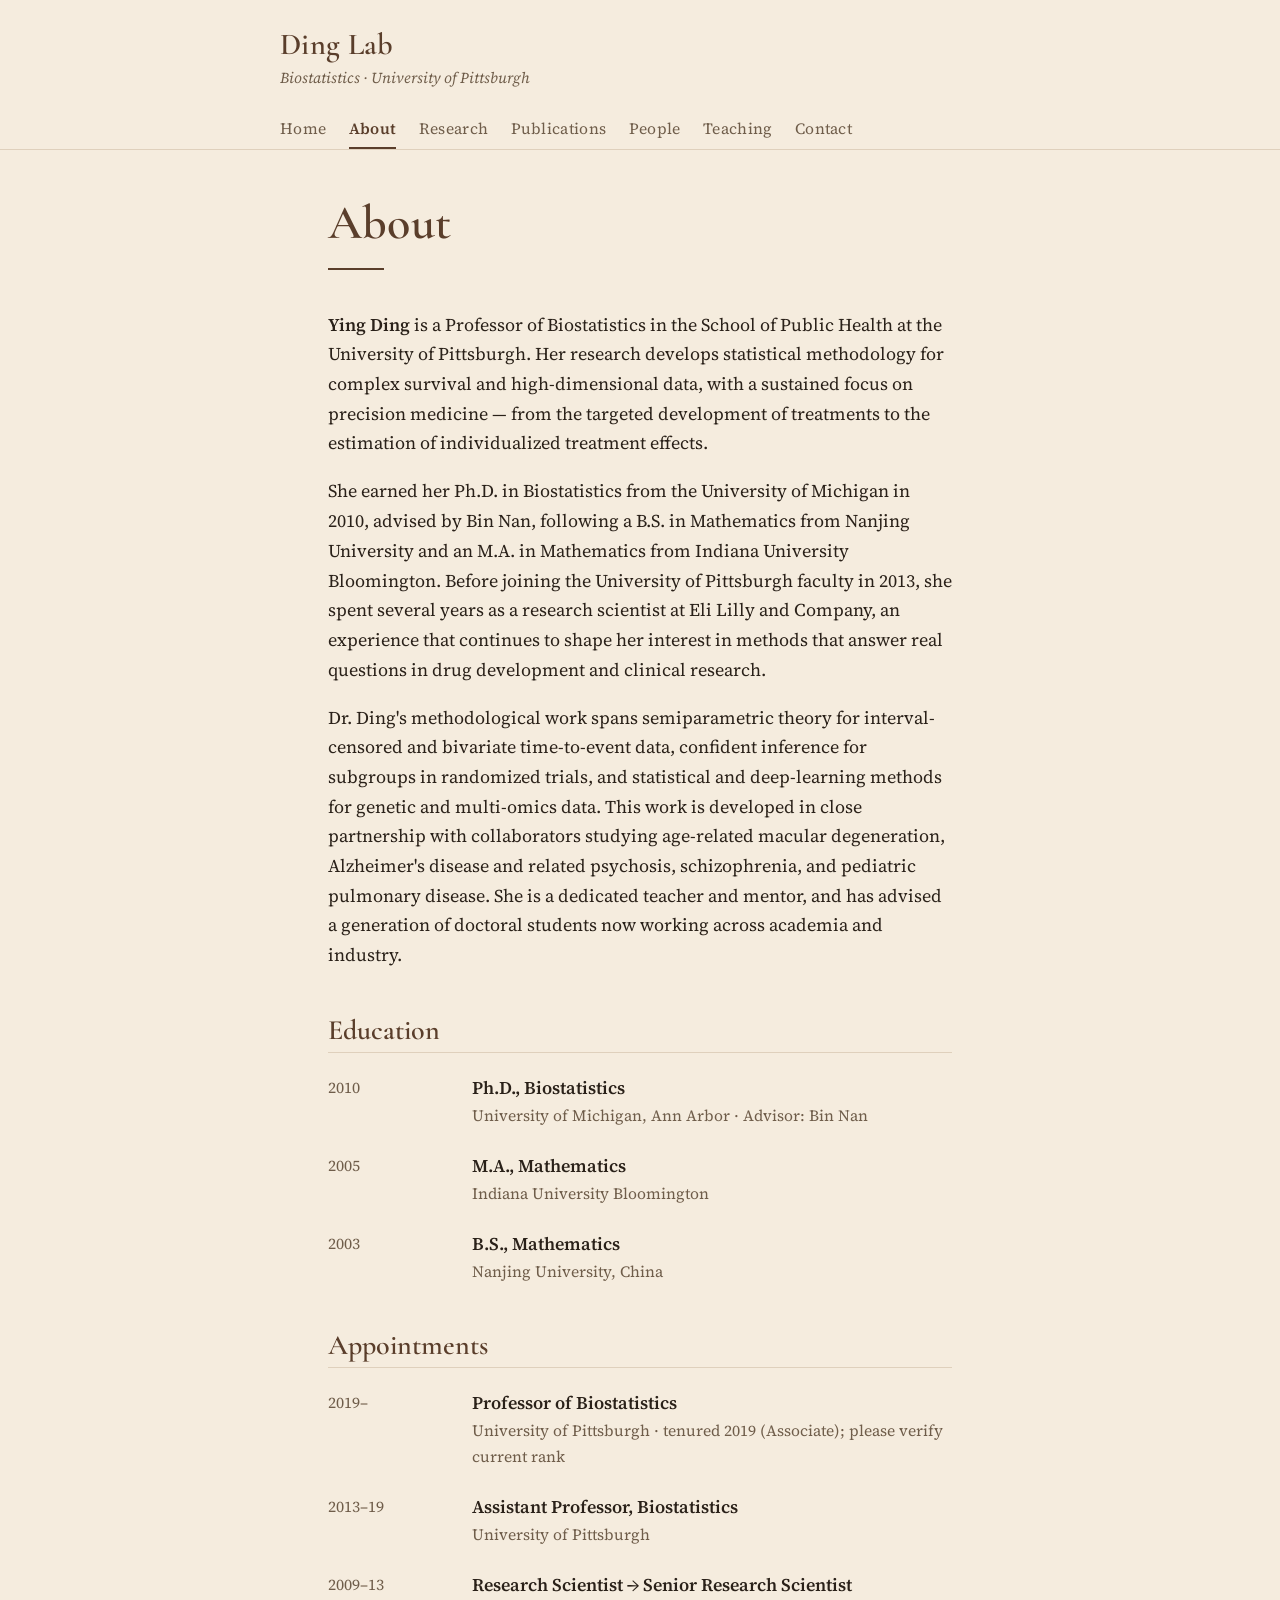
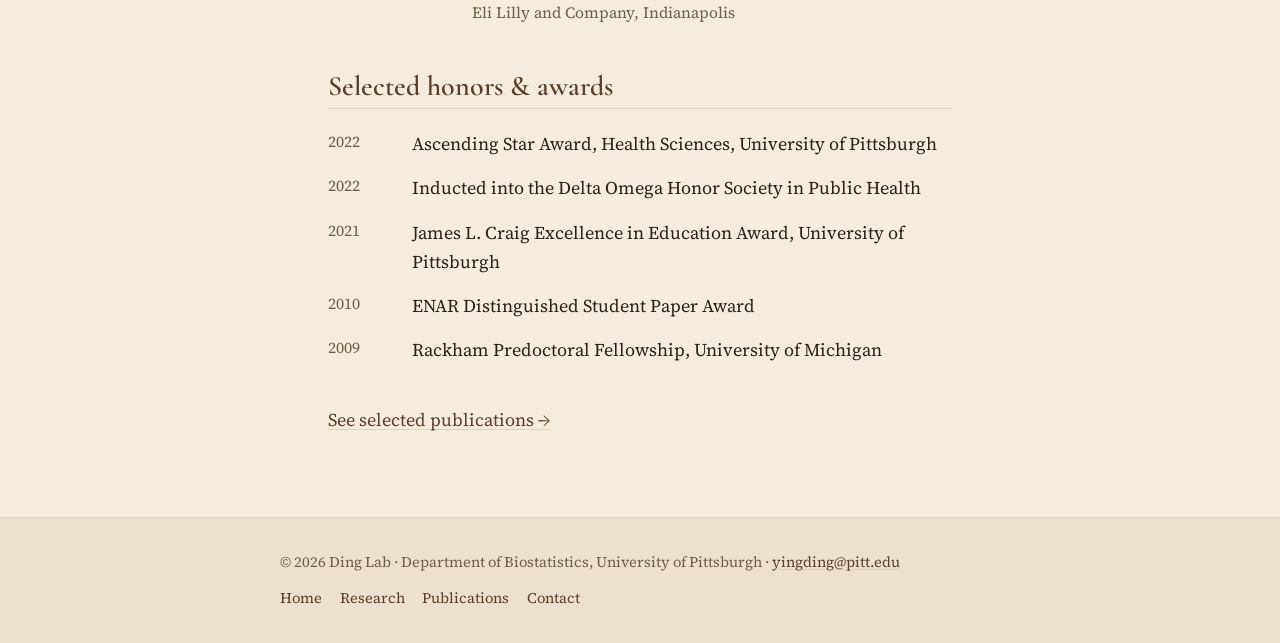
==== about.html @ 3b391125 "Add Ding Lab website A seven-page static site for the Ding Lab (Ying Ding), Department of Biostatist" ====
<!DOCTYPE html>
<html lang="en">
<head>
  <meta charset="utf-8">
  <meta name="viewport" content="width=device-width, initial-scale=1">
  <title>About — Ding Lab</title>
  <meta name="description" content="Biography, education, and academic appointments of Ying Ding, Professor of Biostatistics at the University of Pittsburgh.">
  <link rel="preconnect" href="https://fonts.googleapis.com">
  <link rel="preconnect" href="https://fonts.gstatic.com" crossorigin>
  <link rel="stylesheet" href="https://fonts.googleapis.com/css2?family=Cormorant+Garamond:ital,wght@0,500;0,600;1,500;1,600&family=Source+Serif+4:ital,wght@0,400;0,600;1,400&display=swap">
  <link rel="stylesheet" href="assets/css/style.css">
</head>
<body>
  <a class="skip-link" href="#main">Skip to content</a>

  <!-- ===== SHARED HEADER — keep identical across all pages (only aria-current moves) ===== -->
  <header class="site-header">
    <div class="wrap">
      <a class="site-title" href="index.html">Ding Lab</a>
      <p class="site-tagline">Biostatistics &middot; University of Pittsburgh</p>
      <nav class="main-nav" aria-label="Primary">
        <ul>
          <li><a href="index.html">Home</a></li>
          <li><a href="about.html" aria-current="page">About</a></li>
          <li><a href="research.html">Research</a></li>
          <li><a href="publications.html">Publications</a></li>
          <li><a href="people.html">People</a></li>
          <li><a href="teaching.html">Teaching</a></li>
          <li><a href="contact.html">Contact</a></li>
        </ul>
      </nav>
    </div>
  </header>
  <!-- ===== /SHARED HEADER ===== -->

  <main id="main">
    <div class="page-header">
      <h1 class="page-title">About</h1>
      <hr class="rule">
    </div>

    <section aria-label="Biography">
      <!-- TODO: review the biography below for accuracy and voice; edit freely. -->
      <p><strong>Ying Ding</strong> is a Professor of Biostatistics in the School of Public Health
      at the University of Pittsburgh. Her research develops statistical methodology for complex
      survival and high-dimensional data, with a sustained focus on precision medicine &mdash; from
      the targeted development of treatments to the estimation of individualized treatment effects.</p>

      <p>She earned her Ph.D. in Biostatistics from the University of Michigan in 2010, advised by
      Bin Nan, following a B.S. in Mathematics from Nanjing University and an M.A. in Mathematics
      from Indiana University Bloomington. Before joining the University of Pittsburgh faculty in
      2013, she spent several years as a research scientist at Eli Lilly and Company, an experience
      that continues to shape her interest in methods that answer real questions in drug development
      and clinical research.</p>

      <p>Dr. Ding's methodological work spans semiparametric theory for interval-censored and
      bivariate time-to-event data, confident inference for subgroups in randomized trials, and
      statistical and deep-learning methods for genetic and multi-omics data. This work is developed
      in close partnership with collaborators studying age-related macular degeneration, Alzheimer's
      disease and related psychosis, schizophrenia, and pediatric pulmonary disease. She is a
      dedicated teacher and mentor, and has advised a generation of doctoral students now working
      across academia and industry.</p>
    </section>

    <section aria-labelledby="education-heading">
      <h2 id="education-heading">Education</h2>
      <div class="cv-list">
        <div class="cv-item">
          <span class="cv-when">2010</span>
          <p class="cv-what"><span class="cv-role">Ph.D., Biostatistics</span>
            <span class="cv-where">University of Michigan, Ann Arbor &middot; Advisor: Bin Nan</span></p>
        </div>
        <div class="cv-item">
          <span class="cv-when">2005</span>
          <p class="cv-what"><span class="cv-role">M.A., Mathematics</span>
            <span class="cv-where">Indiana University Bloomington</span></p>
        </div>
        <div class="cv-item">
          <span class="cv-when">2003</span>
          <p class="cv-what"><span class="cv-role">B.S., Mathematics</span>
            <span class="cv-where">Nanjing University, China</span></p>
        </div>
      </div>
    </section>

    <section aria-labelledby="appointments-heading">
      <h2 id="appointments-heading">Appointments</h2>
      <!-- TODO: confirm current rank/title and promotion year. -->
      <div class="cv-list">
        <div class="cv-item">
          <span class="cv-when">2019&ndash;</span>
          <p class="cv-what"><span class="cv-role">Professor of Biostatistics</span>
            <span class="cv-where">University of Pittsburgh &middot; tenured 2019 (Associate); please verify current rank</span></p>
        </div>
        <div class="cv-item">
          <span class="cv-when">2013&ndash;19</span>
          <p class="cv-what"><span class="cv-role">Assistant Professor, Biostatistics</span>
            <span class="cv-where">University of Pittsburgh</span></p>
        </div>
        <div class="cv-item">
          <span class="cv-when">2009&ndash;13</span>
          <p class="cv-what"><span class="cv-role">Research Scientist &rarr; Senior Research Scientist</span>
            <span class="cv-where">Eli Lilly and Company, Indianapolis</span></p>
        </div>
      </div>
    </section>

    <section aria-labelledby="honors-heading">
      <h2 id="honors-heading">Selected honors &amp; awards</h2>
      <!-- TODO: add or prune awards as desired; full list in CV. -->
      <ul class="stack-list">
        <li><span class="yr">2022</span><span>Ascending Star Award, Health Sciences, University of Pittsburgh</span></li>
        <li><span class="yr">2022</span><span>Inducted into the Delta Omega Honor Society in Public Health</span></li>
        <li><span class="yr">2021</span><span>James L. Craig Excellence in Education Award, University of Pittsburgh</span></li>
        <li><span class="yr">2010</span><span>ENAR Distinguished Student Paper Award</span></li>
        <li><span class="yr">2009</span><span>Rackham Predoctoral Fellowship, University of Michigan</span></li>
      </ul>
    </section>

    <p style="margin-top:2.5rem;"><a href="publications.html">See selected publications &rarr;</a></p>
  </main>

  <!-- ===== SHARED FOOTER — keep identical across all pages ===== -->
  <footer class="site-footer">
    <div class="wrap foot-inner">
      <!-- TODO: update the year (or wire up a small script) -->
      <p>&copy; 2026 Ding Lab &middot; Department of Biostatistics, University of Pittsburgh &middot; <a href="mailto:yingding@pitt.edu">yingding@pitt.edu</a></p>
      <nav aria-label="Footer">
        <ul>
          <li><a href="index.html">Home</a></li>
          <li><a href="research.html">Research</a></li>
          <li><a href="publications.html">Publications</a></li>
          <li><a href="contact.html">Contact</a></li>
        </ul>
      </nav>
    </div>
  </footer>
  <!-- ===== /SHARED FOOTER ===== -->
</body>
</html>
---- assets/css/style.css ----
/* ==========================================================================
   Ying Ding Lab — shared stylesheet
   Classical academic elegance with a warm, luxe register:
   "high-priced wood" — walnut/espresso browns on a soft warm-beige ground.
   Restrained on purpose. Edit palette below.
   ========================================================================== */

:root {
  /* Color palette (warm "wood + skin", AA-checked) */
  --bg:            #F5ECDE;  /* warm light beige page background */
  --bg-panel:      #EDE0CE;  /* soft warm sand: footer, callouts, headshot */
  --text:          #2A2119;  /* primary text, dark espresso */
  --text-muted:    #6F5D4A;  /* secondary text, warm taupe */
  --accent:        #5A3E2B;  /* walnut brown: headings, links, rules */
  --accent-dark:   #3E2A1C;  /* hover / pressed */
  --hairline:      #DFD0BC;  /* borders, dividers */

  /* Type */
  --font-head: "Cormorant Garamond", Georgia, "Times New Roman", serif;
  --font-body: "Source Serif 4", Georgia, "Times New Roman", serif;

  /* Measure & rhythm */
  --wrap:  48rem;   /* header / footer width */
  --prose: 42rem;   /* reading measure (~65ch) */
  --pad:   1.5rem;
}

/* ------------------------------------------------------------------ Reset-ish */
*,
*::before,
*::after { box-sizing: border-box; }

html { -webkit-text-size-adjust: 100%; }

body {
  margin: 0;
  background: var(--bg);
  color: var(--text);
  font-family: var(--font-body);
  font-size: 1.125rem;      /* 18px */
  line-height: 1.65;
  font-weight: 400;
  text-rendering: optimizeLegibility;
  -webkit-font-smoothing: antialiased;
}

img { max-width: 100%; height: auto; display: block; }

/* -------------------------------------------------------------- Skip link */
.skip-link {
  position: absolute;
  left: -9999px;
  top: 0;
  background: var(--accent);
  color: #fff;
  padding: 0.5rem 1rem;
  z-index: 100;
  text-decoration: none;
}
.skip-link:focus {
  left: 0.75rem;
  top: 0.75rem;
}

/* --------------------------------------------------------------- Wrappers */
.wrap {
  width: 100%;
  max-width: var(--wrap);
  margin-inline: auto;
  padding-inline: var(--pad);
}

/* ---------------------------------------------------------------- Header */
.site-header {
  border-bottom: 1px solid var(--hairline);
  padding-block: 1.75rem 0;
}
.site-title {
  font-family: var(--font-head);
  font-weight: 600;
  font-size: 1.9rem;
  line-height: 1.1;
  letter-spacing: 0.01em;
  color: var(--accent);
  text-decoration: none;
  display: inline-block;
}
.site-title:hover,
.site-title:focus-visible { color: var(--accent-dark); }
.site-tagline {
  margin: 0.15rem 0 0;
  font-size: 0.95rem;
  color: var(--text-muted);
  font-style: italic;
}

/* Navigation */
.main-nav {
  margin-top: 1.25rem;
}
.main-nav ul {
  list-style: none;
  margin: 0;
  padding: 0;
  display: flex;
  flex-wrap: wrap;
  gap: 0.25rem 1.4rem;
}
.main-nav a {
  display: inline-block;
  padding: 0.35rem 0;
  font-size: 0.98rem;
  letter-spacing: 0.02em;
  color: var(--text-muted);
  text-decoration: none;
  border-bottom: 2px solid transparent;
  transition: color 120ms ease, border-color 120ms ease;
}
.main-nav a:hover,
.main-nav a:focus-visible {
  color: var(--accent);
  border-bottom-color: var(--hairline);
}
.main-nav a[aria-current="page"] {
  color: var(--accent);
  font-weight: 600;
  border-bottom-color: var(--accent);
}

/* ------------------------------------------------------------------ Main */
main {
  max-width: var(--prose);
  margin-inline: auto;
  padding: 3rem var(--pad) 4rem;
}

/* Page header block */
.page-header { margin-bottom: 2.5rem; }
.page-title {
  font-family: var(--font-head);
  font-weight: 600;
  font-size: clamp(2.2rem, 5vw, 3rem);
  line-height: 1.08;
  letter-spacing: 0.005em;
  color: var(--accent);
  margin: 0;
}
.page-header .rule {
  width: 3.5rem;
  height: 2px;
  background: var(--accent);
  border: 0;
  margin: 1.1rem 0 0;
}

/* Lead paragraph — used on the warmer pages */
.lead {
  font-size: 1.3rem;
  line-height: 1.55;
  color: var(--text);
  margin: 1.4rem 0 0;
}
.lead-italic {
  font-family: var(--font-head);
  font-size: 1.5rem;
  font-style: italic;
  color: var(--accent);
  line-height: 1.4;
  margin: 1rem 0 0;
}

/* ----------------------------------------------------------- Typography */
h2 {
  font-family: var(--font-head);
  font-weight: 600;
  font-size: 1.75rem;
  line-height: 1.15;
  color: var(--accent);
  margin: 2.75rem 0 1rem;
  padding-bottom: 0.4rem;
  border-bottom: 1px solid var(--hairline);
}
h3 {
  font-family: var(--font-head);
  font-weight: 600;
  font-size: 1.35rem;
  line-height: 1.2;
  color: var(--text);
  margin: 2rem 0 0.5rem;
}
p { margin: 0 0 1.15rem; }
main > section > p:last-child { margin-bottom: 0; }

a {
  color: var(--accent);
  text-decoration: underline;
  text-underline-offset: 0.14em;
  text-decoration-thickness: 1px;
  text-decoration-color: var(--hairline);
  transition: color 120ms ease, text-decoration-color 120ms ease;
}
a:hover,
a:focus-visible {
  color: var(--accent-dark);
  text-decoration-color: currentColor;
}

strong { font-weight: 600; }
em { font-style: italic; }

hr.divider {
  border: 0;
  border-top: 1px solid var(--hairline);
  margin: 2.5rem 0;
}

/* --------------------------------------------------- CV-style definition lists */
/* Education, appointments, courses: label + detail rows */
.cv-list {
  margin: 1.25rem 0 0;
  display: grid;
  gap: 1.4rem;
}
.cv-item {
  display: grid;
  grid-template-columns: 7.5rem 1fr;
  gap: 0.25rem 1.5rem;
}
.cv-item .cv-when {
  color: var(--text-muted);
  font-variant-numeric: tabular-nums;
  font-size: 0.98rem;
  padding-top: 0.1rem;
}
.cv-item .cv-what { margin: 0; }
.cv-item .cv-what .cv-role { font-weight: 600; }
.cv-item .cv-what .cv-where { color: var(--text-muted); display: block; font-size: 0.98rem; }

/* Simple stacked list (awards, plain items) */
.stack-list {
  margin: 1.25rem 0 0;
  padding: 0;
  list-style: none;
  display: grid;
  gap: 0.9rem;
}
.stack-list li {
  display: grid;
  grid-template-columns: 4rem 1fr;
  gap: 1.25rem;
}
.stack-list .yr {
  color: var(--text-muted);
  font-variant-numeric: tabular-nums;
  font-size: 0.98rem;
}

/* -------------------------------------------------------- Research interests */
/* Home page: each interest = title + description + a line of recent citations. */
.interests {
  margin: 1.5rem 0 0;
  display: grid;
  gap: 2.25rem;
}
.interest .i-title {
  font-family: var(--font-head);
  font-weight: 600;
  font-size: 1.35rem;
  line-height: 1.2;
  color: var(--accent);
  margin: 0 0 0.45rem;
}
.interest .i-desc { margin: 0 0 0.6rem; }
.interest .i-pubs {
  margin: 0;
  padding-left: 1.1rem;
  border-left: 2px solid var(--hairline);
  font-size: 0.95rem;
  line-height: 1.6;
  color: var(--text-muted);
}
.interest .i-pubs-label {
  display: block;
  font-family: var(--font-head);
  font-style: italic;
  font-size: 1.05rem;
  color: var(--accent);
}
.i-more { margin-top: 2.25rem; font-size: 0.95rem; }

/* --------------------------------------------------------------- News list */
.news {
  margin: 1.25rem 0 0;
  padding: 0;
  list-style: none;
  display: grid;
  gap: 1rem;
}
.news li {
  display: grid;
  grid-template-columns: 6rem 1fr;
  gap: 1.25rem;
}
.news .news-date {
  color: var(--text-muted);
  font-size: 0.92rem;
  font-variant-numeric: tabular-nums;
  padding-top: 0.05rem;
}
.news p { margin: 0; }

/* -------------------------------------------------------------- Publications */
.pub-year {
  font-family: var(--font-head);
  font-weight: 600;
  font-size: 1.75rem;
  color: var(--accent);
  margin: 2.75rem 0 1rem;
  padding-bottom: 0.4rem;
  border-bottom: 1px solid var(--hairline);
}
.pub-list {
  margin: 0;
  padding: 0;
  list-style: none;
  display: grid;
  gap: 1.4rem;
}
.pub-list li { padding-left: 1.1rem; border-left: 2px solid var(--hairline); }
.pub-list .pub-title { font-weight: 600; }
.pub-list .pub-venue { font-style: italic; color: var(--text-muted); }
.pub-list .pub-meta { display: block; margin-top: 0.2rem; font-size: 0.95rem; }

/* --------------------------------------------------------------- People */
.people-group { margin-top: 1rem; }
.person {
  display: grid;
  grid-template-columns: auto 1fr;
  gap: 0.1rem 0;
  padding: 0.9rem 0;
  border-bottom: 1px solid var(--hairline);
}
.person:last-child { border-bottom: 0; }
.person .p-name { font-weight: 600; }
.person .p-role { color: var(--text-muted); }

/* PI card — a little warmth on the People page */
.pi-card {
  display: grid;
  grid-template-columns: 9.5rem 1fr;
  gap: 1.75rem;
  align-items: start;
  margin-top: 1.5rem;
}
.pi-card .headshot {
  width: 9.5rem;
  border: 1px solid var(--hairline);
  background: var(--bg-panel);
}
.pi-card h3 { margin-top: 0; }
.pi-card .p-role { color: var(--text-muted); margin-top: -0.25rem; }

/* --------------------------------------------------------------- Callout */
/* Warm note — prospective students, contact aside */
.callout {
  background: var(--bg-panel);
  border-left: 3px solid var(--accent);
  padding: 1.25rem 1.5rem;
  margin: 2rem 0 0;
}
.callout p:last-child { margin-bottom: 0; }
.callout h2,
.callout h3 { border: 0; margin-top: 0; }

/* Contact details block */
.contact-list {
  margin: 1.5rem 0 0;
  display: grid;
  gap: 1.1rem;
}
.contact-list .c-row { display: grid; grid-template-columns: 7rem 1fr; gap: 1.25rem; }
.contact-list .c-label {
  color: var(--text-muted);
  font-size: 0.98rem;
  letter-spacing: 0.02em;
}
.contact-list .c-value { margin: 0; }

/* ---------------------------------------------------------------- Footer */
.site-footer {
  background: var(--bg-panel);
  border-top: 1px solid var(--hairline);
  color: var(--text-muted);
  padding-block: 2rem;
  font-size: 0.92rem;
}
.site-footer .foot-inner {
  display: flex;
  flex-wrap: wrap;
  justify-content: space-between;
  gap: 0.75rem 2rem;
}
.site-footer p { margin: 0; }
.site-footer a { color: var(--accent); }
.site-footer nav ul {
  list-style: none;
  margin: 0;
  padding: 0;
  display: flex;
  flex-wrap: wrap;
  gap: 0.25rem 1.1rem;
}
.site-footer nav a { text-decoration: none; }
.site-footer nav a:hover { text-decoration: underline; }

/* ---------------------------------------------------------------- Hero (home) */
.hero {
  position: relative;
  background-color: var(--accent-dark);
  background-image: url("../img/pittsburgh.jpg");   /* swap this file to change the hero photo */
  background-size: cover;
  background-position: center;
  border-bottom: 1px solid var(--hairline);
}
.hero::before {
  /* solid warm wash (not a gradient) to keep overlaid text legible;
     deepen the alpha if you swap in a bright photo */
  content: "";
  position: absolute;
  inset: 0;
  background: rgba(42, 33, 25, 0.45);
}
.hero-inner {
  position: relative;
  max-width: var(--wrap);
  margin-inline: auto;
  padding: clamp(3.25rem, 11vw, 6.5rem) var(--pad);
  color: #F5ECDE;
}
.hero-title {
  font-family: var(--font-head);
  font-weight: 600;
  font-size: clamp(3rem, 10vw, 5.5rem);
  line-height: 1;
  letter-spacing: 0.01em;
  margin: 0;
  color: #F5ECDE;
}
.hero-tagline {
  font-family: var(--font-head);
  font-style: italic;
  font-size: clamp(1.2rem, 3.2vw, 1.7rem);
  line-height: 1.35;
  margin: 0.7rem 0 0;
  max-width: 36rem;
  color: #EDE0CE;
}

/* ------------------------------------------------- Full-bleed page banner (16:9) */
/* Used on teaching.html. Sits between the header and <main>, edge to edge. */
.page-banner {
  margin: 0;
  width: 100%;
  background: var(--bg-panel);
  border-bottom: 1px solid var(--hairline);
}
.page-banner img {
  display: block;
  width: 100%;
  aspect-ratio: 16 / 9;
  object-fit: cover;   /* a non-16:9 photo is centre-cropped rather than squashed */
  object-position: center;
}

/* ------------------------------------------------------- Home intro w/ portrait */
.intro {
  display: grid;
  grid-template-columns: 190px 1fr;
  gap: 2rem;
  align-items: start;
}
.intro .portrait { margin: 0; }
.intro .portrait img {
  width: 190px;
  border: 1px solid var(--hairline);
  background: var(--bg-panel);
}
.intro .portrait figcaption {
  margin-top: 0.5rem;
  font-family: var(--font-head);
  font-size: 1.1rem;
  color: var(--text-muted);
}
.intro-body > :first-child { margin-top: 0; }
.intro-body .lead { margin-top: 0; }

/* ------------------------------------------------------------ Rolling gallery */
/* Full-bleed auto-scrolling photo strip (home page, below the news list).
   Two identical .marquee-set tracks slide by; translating 50% swaps one for the
   other, so the loop is seamless. Pauses on hover/focus; stops entirely for
   visitors who prefer reduced motion. */
.gallery-note {
  margin: 0.35rem 0 0;
  color: var(--text-muted);
  font-style: italic;
}
.marquee {
  overflow: hidden;
  padding-block: 1.75rem 3rem;
}
.marquee-track {
  display: flex;
  width: max-content;
  animation: marquee-scroll 40s linear infinite;
  animation-direction: reverse;   /* images travel left -> right; `normal` reverses it */
}
/* pause mechanism (hover, or keyboard focus on the strip) */
.marquee:hover .marquee-track,
.marquee:focus-within .marquee-track { animation-play-state: paused; }

.marquee-set { display: flex; }
.marquee figure {
  margin: 0 1rem 0 0;
  flex: 0 0 auto;
  width: 260px;
}
.marquee img {
  width: 260px;
  height: 185px;
  object-fit: cover;
  border: 1px solid var(--hairline);
  background: var(--bg-panel);
}
.marquee figcaption {
  margin-top: 0.45rem;
  font-size: 0.88rem;
  font-style: italic;
  color: var(--text-muted);
}

@keyframes marquee-scroll {
  from { transform: translateX(0); }
  to   { transform: translateX(-50%); }
}

@media (prefers-reduced-motion: reduce) {
  .marquee-track { animation: none; }
  .marquee { overflow-x: auto; }   /* still browsable by scrolling */
}

/* -------------------------------------------------------------- Research figure */
figure.research-figure { margin: 1.5rem 0 0; }
figure.research-figure img {
  width: 100%;
  border: 1px solid var(--hairline);
  background: var(--bg-panel);
}
figure.research-figure figcaption {
  margin-top: 0.5rem;
  font-size: 0.92rem;
  color: var(--text-muted);
}

/* --------------------------------------------------------- People photo grid */
.people-grid {
  display: grid;
  grid-template-columns: repeat(auto-fill, minmax(150px, 1fr));
  gap: 2rem 1.5rem;
  margin-top: 1.5rem;
}
.member-card { margin: 0; }
.member-card .avatar {
  width: 100%;
  max-width: 160px;
  aspect-ratio: 1 / 1;
  object-fit: cover;
  border-radius: 50%;
  border: 1px solid var(--hairline);
  background: var(--bg-panel);
}
.member-card figcaption { margin-top: 0.75rem; }
.member-card .m-name { font-weight: 600; margin: 0; }
.member-card .m-role { color: var(--text-muted); font-size: 0.95rem; margin: 0.1rem 0 0; }

/* ------------------------------------------------------------ Focus states */
:focus-visible {
  outline: 2px solid var(--accent);
  outline-offset: 2px;
}

/* --------------------------------------------------------------- Responsive */
@media (max-width: 34rem) {
  body { font-size: 1.06rem; }
  main { padding-top: 2.25rem; }
  .cv-item { grid-template-columns: 1fr; gap: 0.15rem; }
  .stack-list li { grid-template-columns: 3.25rem 1fr; gap: 0.85rem; }
  .news li { grid-template-columns: 1fr; gap: 0.15rem; }
  .contact-list .c-row { grid-template-columns: 1fr; gap: 0.1rem; }
  .pi-card { grid-template-columns: 1fr; gap: 1rem; }
  .pi-card .headshot { width: 8rem; }
  .lead { font-size: 1.2rem; }
  .intro { grid-template-columns: 1fr; gap: 1.25rem; }
  .intro .portrait img { width: 150px; }
  .people-grid { grid-template-columns: repeat(auto-fill, minmax(120px, 1fr)); gap: 1.5rem 1.25rem; }
  .member-card .avatar { max-width: 130px; }
  .marquee figure { width: 200px; }
  .marquee img { width: 200px; height: 142px; }
  .marquee { padding-block: 1.25rem 2.25rem; }
}
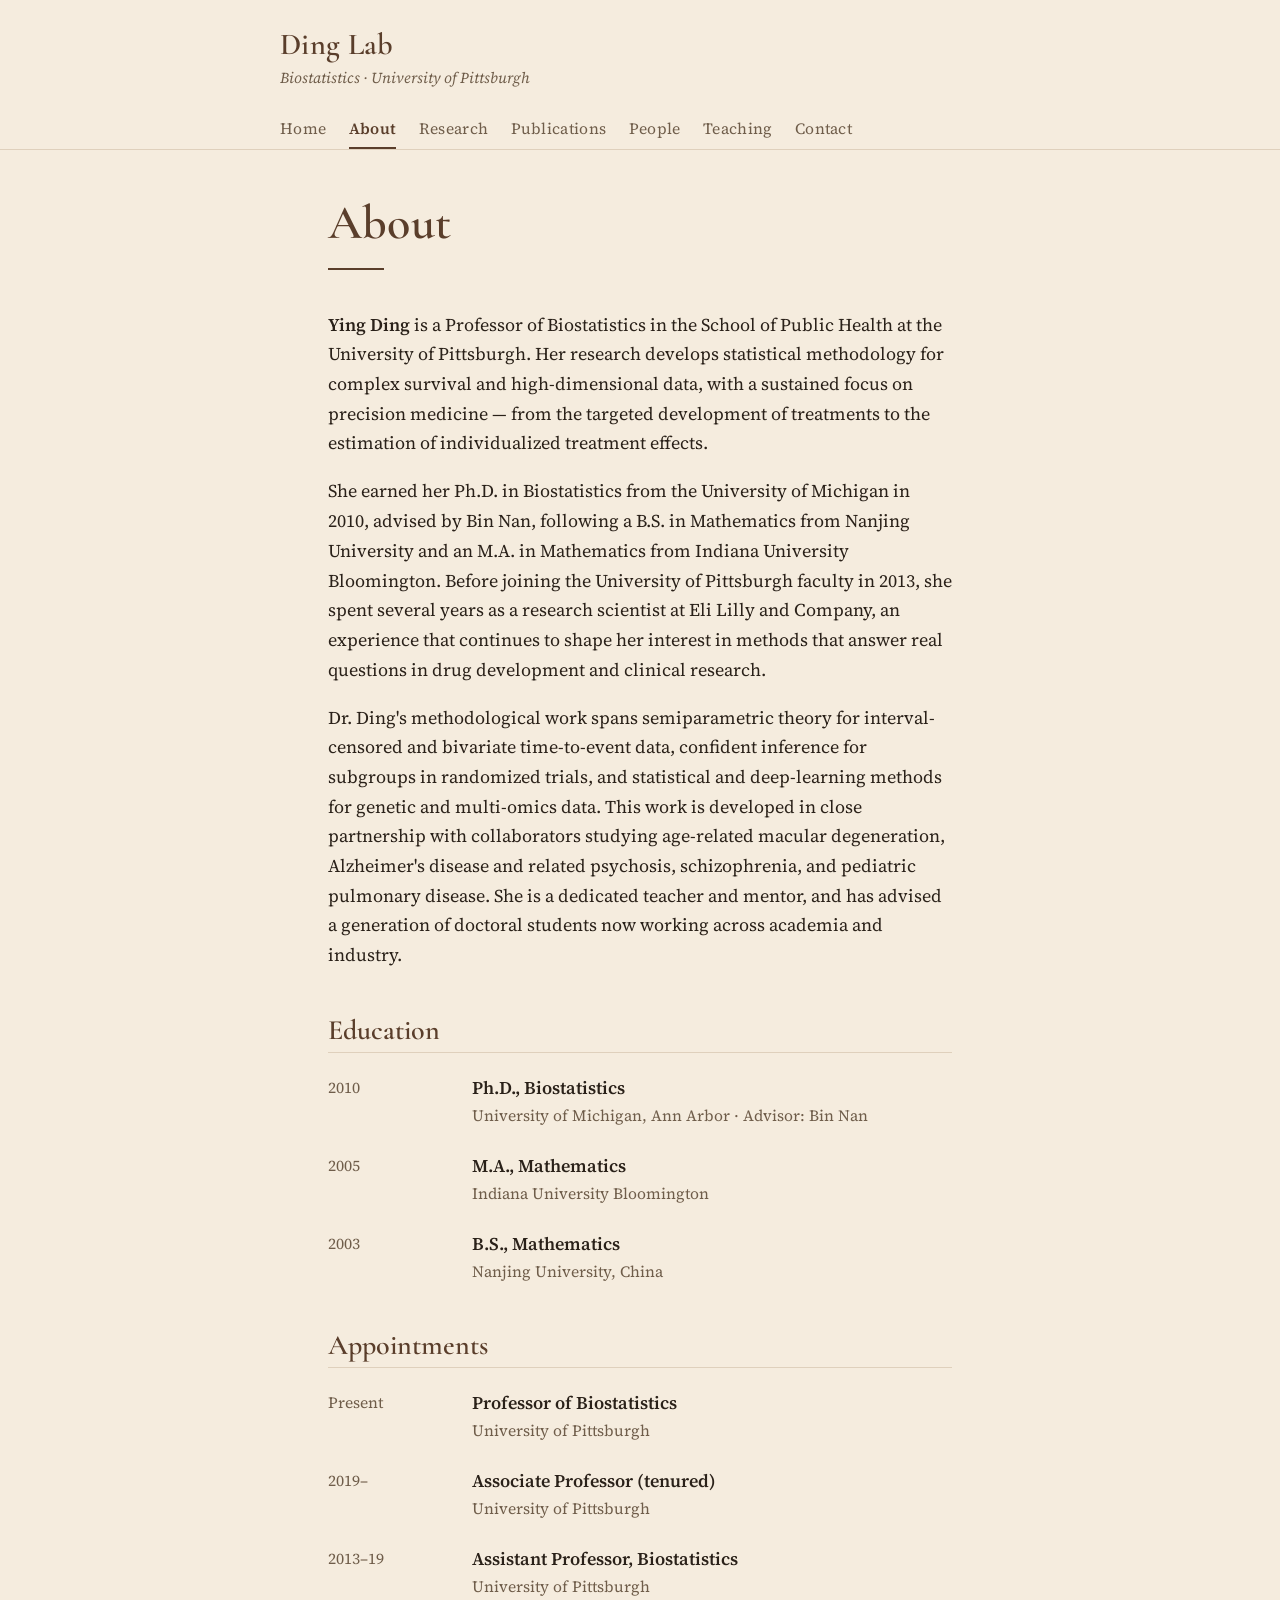
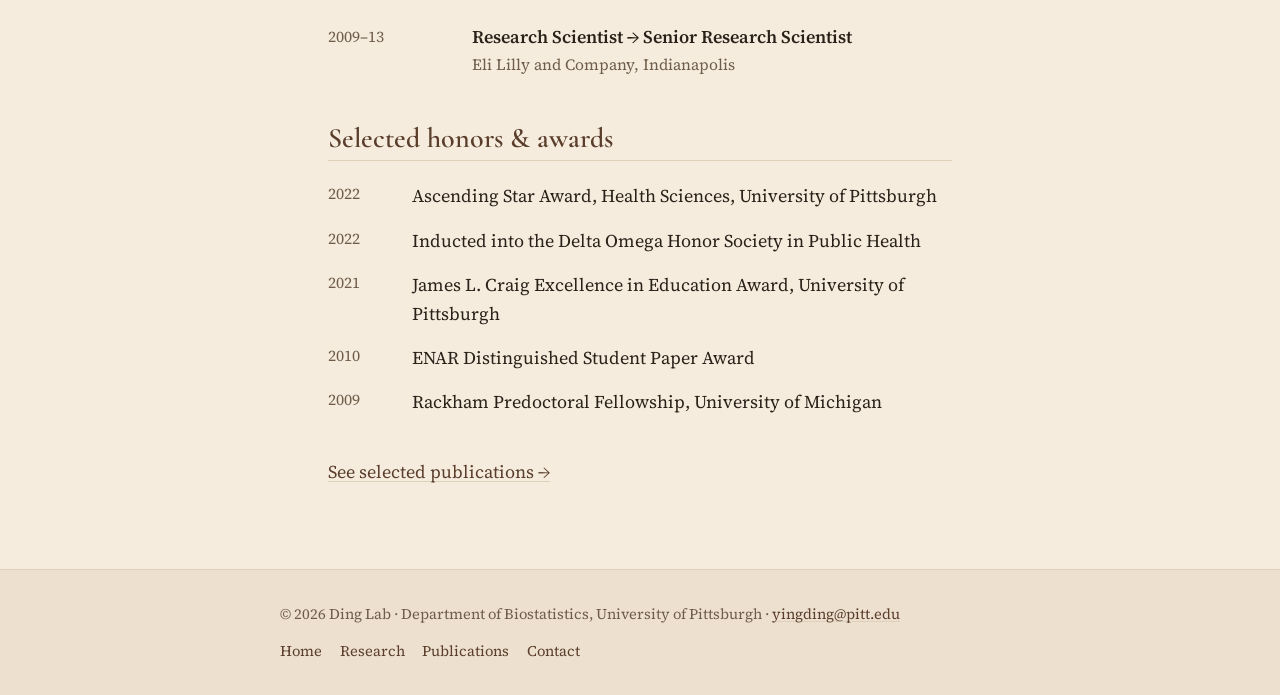
==== commit 999cb08b: "Update publications through 2026; confirm Professor title Rebuild publications.html from Google Scho" ====
--- a/about.html
+++ b/about.html
@@ -85,12 +85,18 @@
 
     <section aria-labelledby="appointments-heading">
       <h2 id="appointments-heading">Appointments</h2>
-      <!-- TODO: confirm current rank/title and promotion year. -->
       <div class="cv-list">
         <div class="cv-item">
+          <!-- TODO: year of promotion to full Professor is unknown. Once you have it, replace
+               "Present" with e.g. "2024&ndash;" and close the Associate Professor row at that year. -->
+          <span class="cv-when">Present</span>
+          <p class="cv-what"><span class="cv-role">Professor of Biostatistics</span>
+            <span class="cv-where">University of Pittsburgh</span></p>
+        </div>
+        <div class="cv-item">
           <span class="cv-when">2019&ndash;</span>
-          <p class="cv-what"><span class="cv-role">Professor of Biostatistics</span>
-            <span class="cv-where">University of Pittsburgh &middot; tenured 2019 (Associate); please verify current rank</span></p>
+          <p class="cv-what"><span class="cv-role">Associate Professor (tenured)</span>
+            <span class="cv-where">University of Pittsburgh</span></p>
         </div>
         <div class="cv-item">
           <span class="cv-when">2013&ndash;19</span>
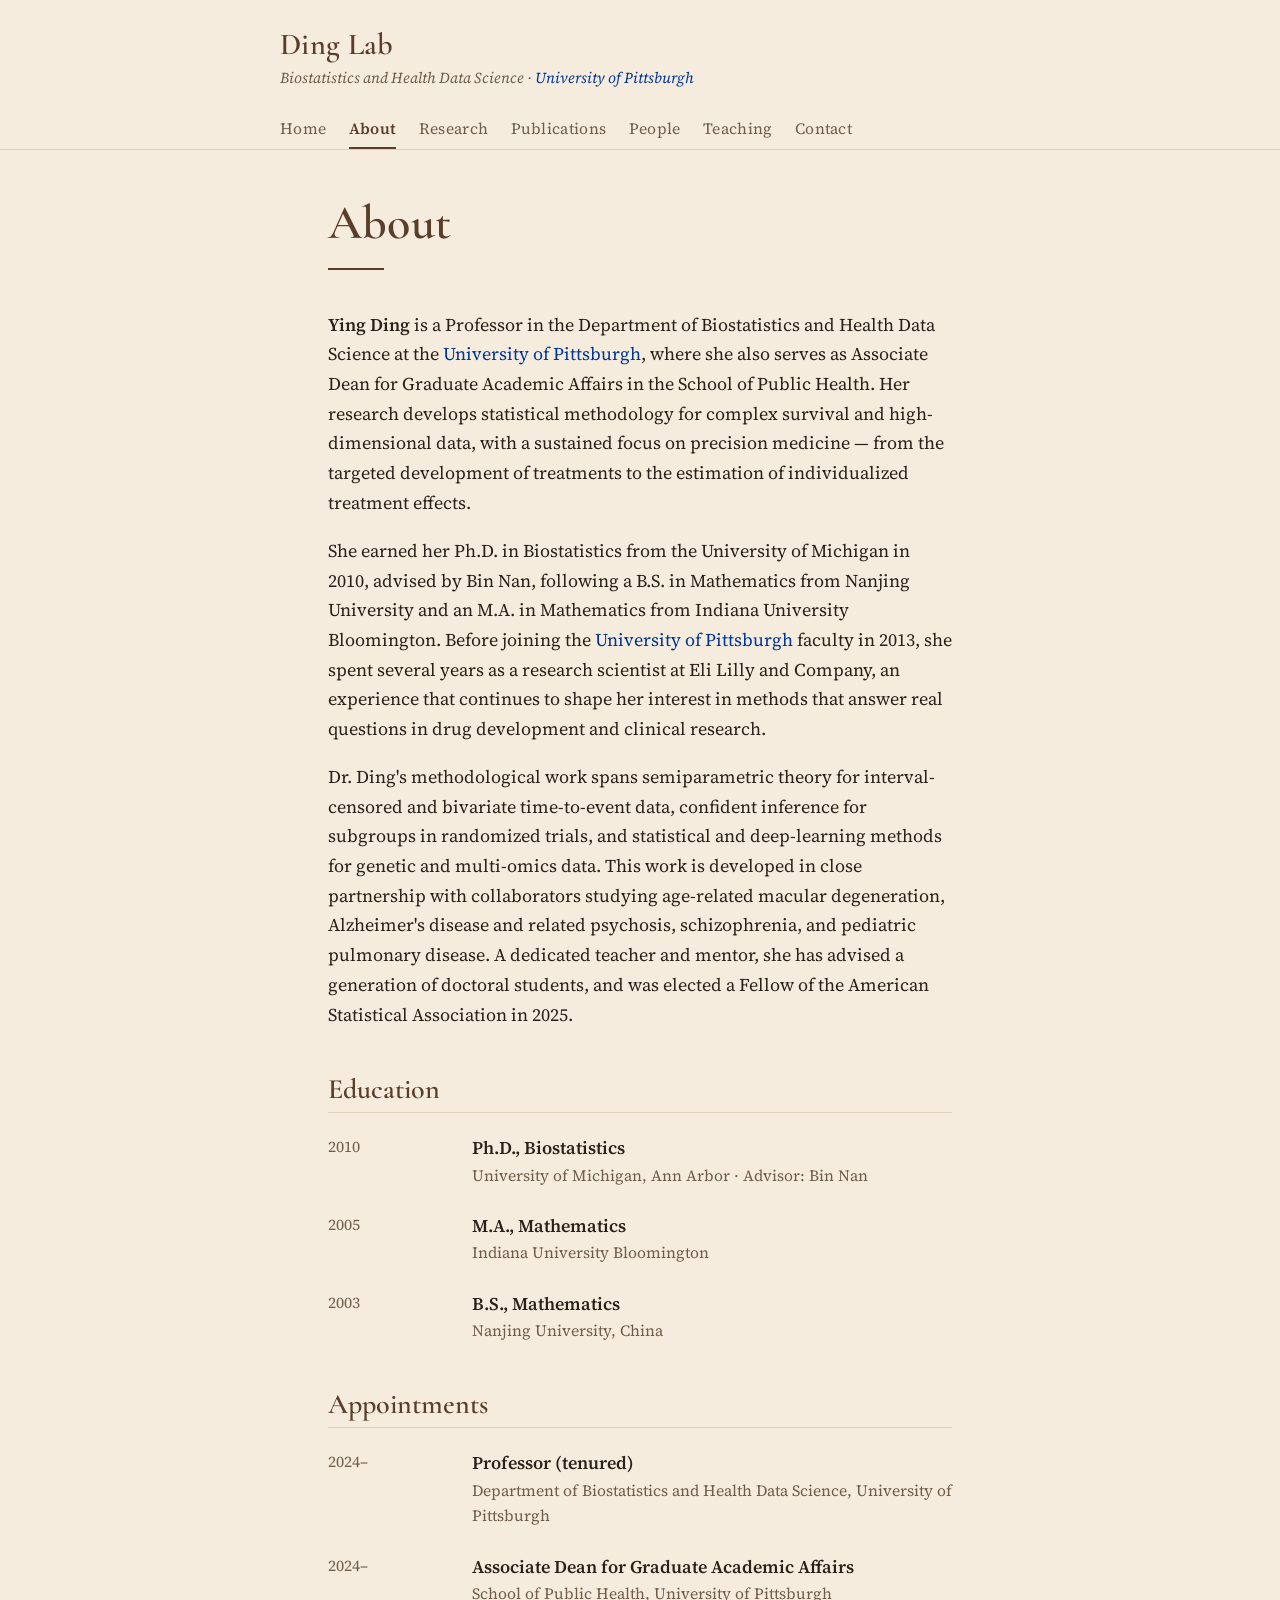
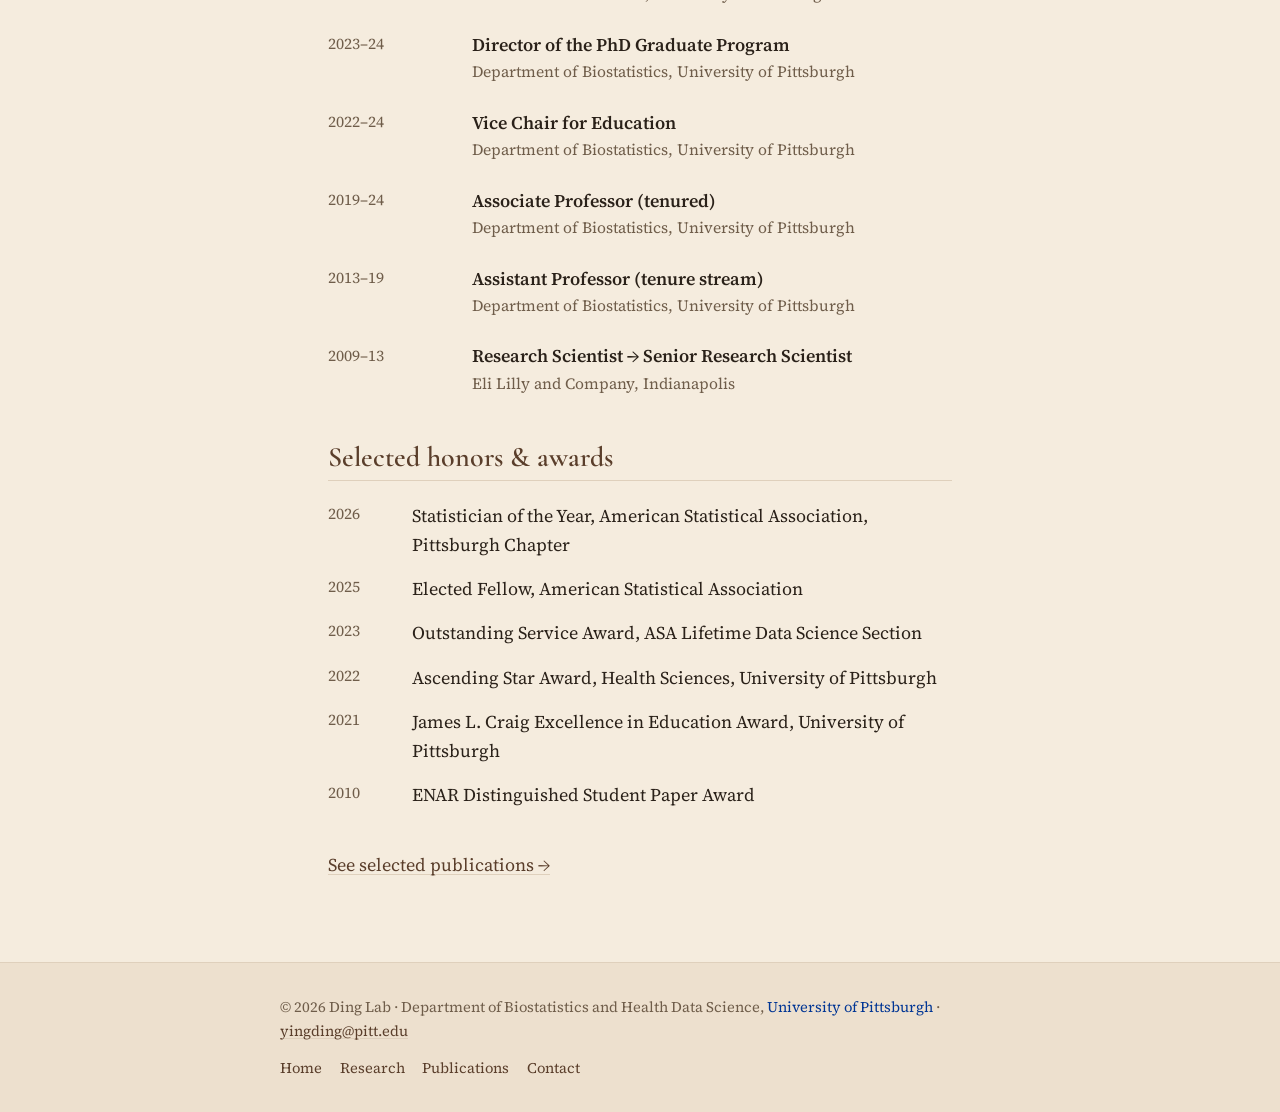
==== commit 5a60e7f8: "Update from June 2026 CV; add Pitt SPH badge and brand alignment - People: reflect current roster fr" ====
--- a/about.html
+++ b/about.html
@@ -4,7 +4,7 @@
   <meta charset="utf-8">
   <meta name="viewport" content="width=device-width, initial-scale=1">
   <title>About — Ding Lab</title>
-  <meta name="description" content="Biography, education, and academic appointments of Ying Ding, Professor of Biostatistics at the University of Pittsburgh.">
+  <meta name="description" content="Biography, education, and academic appointments of Ying Ding, Professor of Biostatistics and Health Data Science at the University of Pittsburgh.">
   <link rel="preconnect" href="https://fonts.googleapis.com">
   <link rel="preconnect" href="https://fonts.gstatic.com" crossorigin>
   <link rel="stylesheet" href="https://fonts.googleapis.com/css2?family=Cormorant+Garamond:ital,wght@0,500;0,600;1,500;1,600&family=Source+Serif+4:ital,wght@0,400;0,600;1,400&display=swap">
@@ -17,7 +17,7 @@
   <header class="site-header">
     <div class="wrap">
       <a class="site-title" href="index.html">Ding Lab</a>
-      <p class="site-tagline">Biostatistics &middot; University of Pittsburgh</p>
+      <p class="site-tagline">Biostatistics and Health Data Science &middot; <span class="pitt">University of Pittsburgh</span></p>
       <nav class="main-nav" aria-label="Primary">
         <ul>
           <li><a href="index.html">Home</a></li>
@@ -41,25 +41,27 @@
 
     <section aria-label="Biography">
       <!-- TODO: review the biography below for accuracy and voice; edit freely. -->
-      <p><strong>Ying Ding</strong> is a Professor of Biostatistics in the School of Public Health
-      at the University of Pittsburgh. Her research develops statistical methodology for complex
-      survival and high-dimensional data, with a sustained focus on precision medicine &mdash; from
-      the targeted development of treatments to the estimation of individualized treatment effects.</p>
+      <p><strong>Ying Ding</strong> is a Professor in the Department of Biostatistics and Health Data
+      Science at the <span class="pitt">University of Pittsburgh</span>, where she also serves as
+      Associate Dean for Graduate Academic Affairs in the School of Public Health. Her research
+      develops statistical methodology for complex survival and high-dimensional data, with a
+      sustained focus on precision medicine &mdash; from the targeted development of treatments to the
+      estimation of individualized treatment effects.</p>
 
       <p>She earned her Ph.D. in Biostatistics from the University of Michigan in 2010, advised by
       Bin Nan, following a B.S. in Mathematics from Nanjing University and an M.A. in Mathematics
-      from Indiana University Bloomington. Before joining the University of Pittsburgh faculty in
-      2013, she spent several years as a research scientist at Eli Lilly and Company, an experience
-      that continues to shape her interest in methods that answer real questions in drug development
-      and clinical research.</p>
+      from Indiana University Bloomington. Before joining the <span class="pitt">University of
+      Pittsburgh</span> faculty in 2013, she spent several years as a research scientist at Eli Lilly
+      and Company, an experience that continues to shape her interest in methods that answer real
+      questions in drug development and clinical research.</p>
 
       <p>Dr. Ding's methodological work spans semiparametric theory for interval-censored and
       bivariate time-to-event data, confident inference for subgroups in randomized trials, and
       statistical and deep-learning methods for genetic and multi-omics data. This work is developed
       in close partnership with collaborators studying age-related macular degeneration, Alzheimer's
-      disease and related psychosis, schizophrenia, and pediatric pulmonary disease. She is a
-      dedicated teacher and mentor, and has advised a generation of doctoral students now working
-      across academia and industry.</p>
+      disease and related psychosis, schizophrenia, and pediatric pulmonary disease. A dedicated
+      teacher and mentor, she has advised a generation of doctoral students, and was elected a Fellow
+      of the American Statistical Association in 2025.</p>
     </section>
 
     <section aria-labelledby="education-heading">
@@ -87,21 +89,34 @@
       <h2 id="appointments-heading">Appointments</h2>
       <div class="cv-list">
         <div class="cv-item">
-          <!-- TODO: year of promotion to full Professor is unknown. Once you have it, replace
-               "Present" with e.g. "2024&ndash;" and close the Associate Professor row at that year. -->
-          <span class="cv-when">Present</span>
-          <p class="cv-what"><span class="cv-role">Professor of Biostatistics</span>
-            <span class="cv-where">University of Pittsburgh</span></p>
+          <span class="cv-when">2024&ndash;</span>
+          <p class="cv-what"><span class="cv-role">Professor (tenured)</span>
+            <span class="cv-where">Department of Biostatistics and Health Data Science, University of Pittsburgh</span></p>
         </div>
         <div class="cv-item">
-          <span class="cv-when">2019&ndash;</span>
+          <span class="cv-when">2024&ndash;</span>
+          <p class="cv-what"><span class="cv-role">Associate Dean for Graduate Academic Affairs</span>
+            <span class="cv-where">School of Public Health, University of Pittsburgh</span></p>
+        </div>
+        <div class="cv-item">
+          <span class="cv-when">2023&ndash;24</span>
+          <p class="cv-what"><span class="cv-role">Director of the PhD Graduate Program</span>
+            <span class="cv-where">Department of Biostatistics, University of Pittsburgh</span></p>
+        </div>
+        <div class="cv-item">
+          <span class="cv-when">2022&ndash;24</span>
+          <p class="cv-what"><span class="cv-role">Vice Chair for Education</span>
+            <span class="cv-where">Department of Biostatistics, University of Pittsburgh</span></p>
+        </div>
+        <div class="cv-item">
+          <span class="cv-when">2019&ndash;24</span>
           <p class="cv-what"><span class="cv-role">Associate Professor (tenured)</span>
-            <span class="cv-where">University of Pittsburgh</span></p>
+            <span class="cv-where">Department of Biostatistics, University of Pittsburgh</span></p>
         </div>
         <div class="cv-item">
           <span class="cv-when">2013&ndash;19</span>
-          <p class="cv-what"><span class="cv-role">Assistant Professor, Biostatistics</span>
-            <span class="cv-where">University of Pittsburgh</span></p>
+          <p class="cv-what"><span class="cv-role">Assistant Professor (tenure stream)</span>
+            <span class="cv-where">Department of Biostatistics, University of Pittsburgh</span></p>
         </div>
         <div class="cv-item">
           <span class="cv-when">2009&ndash;13</span>
@@ -115,11 +130,12 @@
       <h2 id="honors-heading">Selected honors &amp; awards</h2>
       <!-- TODO: add or prune awards as desired; full list in CV. -->
       <ul class="stack-list">
+        <li><span class="yr">2026</span><span>Statistician of the Year, American Statistical Association, Pittsburgh Chapter</span></li>
+        <li><span class="yr">2025</span><span>Elected Fellow, American Statistical Association</span></li>
+        <li><span class="yr">2023</span><span>Outstanding Service Award, ASA Lifetime Data Science Section</span></li>
         <li><span class="yr">2022</span><span>Ascending Star Award, Health Sciences, University of Pittsburgh</span></li>
-        <li><span class="yr">2022</span><span>Inducted into the Delta Omega Honor Society in Public Health</span></li>
         <li><span class="yr">2021</span><span>James L. Craig Excellence in Education Award, University of Pittsburgh</span></li>
         <li><span class="yr">2010</span><span>ENAR Distinguished Student Paper Award</span></li>
-        <li><span class="yr">2009</span><span>Rackham Predoctoral Fellowship, University of Michigan</span></li>
       </ul>
     </section>
 
@@ -130,7 +146,7 @@
   <footer class="site-footer">
     <div class="wrap foot-inner">
       <!-- TODO: update the year (or wire up a small script) -->
-      <p>&copy; 2026 Ding Lab &middot; Department of Biostatistics, University of Pittsburgh &middot; <a href="mailto:yingding@pitt.edu">yingding@pitt.edu</a></p>
+      <p>&copy; 2026 Ding Lab &middot; Department of Biostatistics and Health Data Science, <span class="pitt">University of Pittsburgh</span> &middot; <a href="mailto:yingding@pitt.edu">yingding@pitt.edu</a></p>
       <nav aria-label="Footer">
         <ul>
           <li><a href="index.html">Home</a></li>
--- a/assets/css/style.css
+++ b/assets/css/style.css
@@ -14,6 +14,7 @@
   --accent:        #5A3E2B;  /* walnut brown: headings, links, rules */
   --accent-dark:   #3E2A1C;  /* hover / pressed */
   --hairline:      #DFD0BC;  /* borders, dividers */
+  --pitt-blue:     #003594;  /* University of Pittsburgh official blue */
 
   /* Type */
   --font-head: "Cormorant Garamond", Georgia, "Times New Roman", serif;
@@ -454,6 +455,34 @@
   margin: 0.7rem 0 0;
   max-width: 36rem;
   color: #EDE0CE;
+}
+
+/* ----------------------------------------------------- Pitt blue brand accent */
+/* Used on "University of Pittsburgh" to align with the university's colour. */
+.pitt { color: var(--pitt-blue); }
+
+/* ---------------------------------------------------- Affiliation block (home) */
+/* Institution badge on the left, department + address on the right (Husain-style). */
+.affiliation {
+  display: flex;
+  align-items: center;
+  gap: 1.75rem;
+  flex-wrap: wrap;
+  padding-bottom: 1.9rem;
+  margin-bottom: 2.25rem;
+  border-bottom: 1px solid var(--hairline);
+}
+.affiliation-badge {
+  height: 68px;
+  width: auto;
+  flex: 0 0 auto;
+}
+.affiliation-text p { margin: 0; }
+.affiliation-text .aff-dept { font-weight: 600; }
+.affiliation-text .aff-addr {
+  margin-top: 0.35rem;
+  color: var(--text-muted);
+  font-size: 0.95rem;
 }
 
 /* ------------------------------------------------- Full-bleed page banner (16:9) */
@@ -606,4 +635,6 @@
   .marquee figure { width: 200px; }
   .marquee img { width: 200px; height: 142px; }
   .marquee { padding-block: 1.25rem 2.25rem; }
-}
+  .affiliation { gap: 1rem; }
+  .affiliation-badge { height: 54px; }
+}
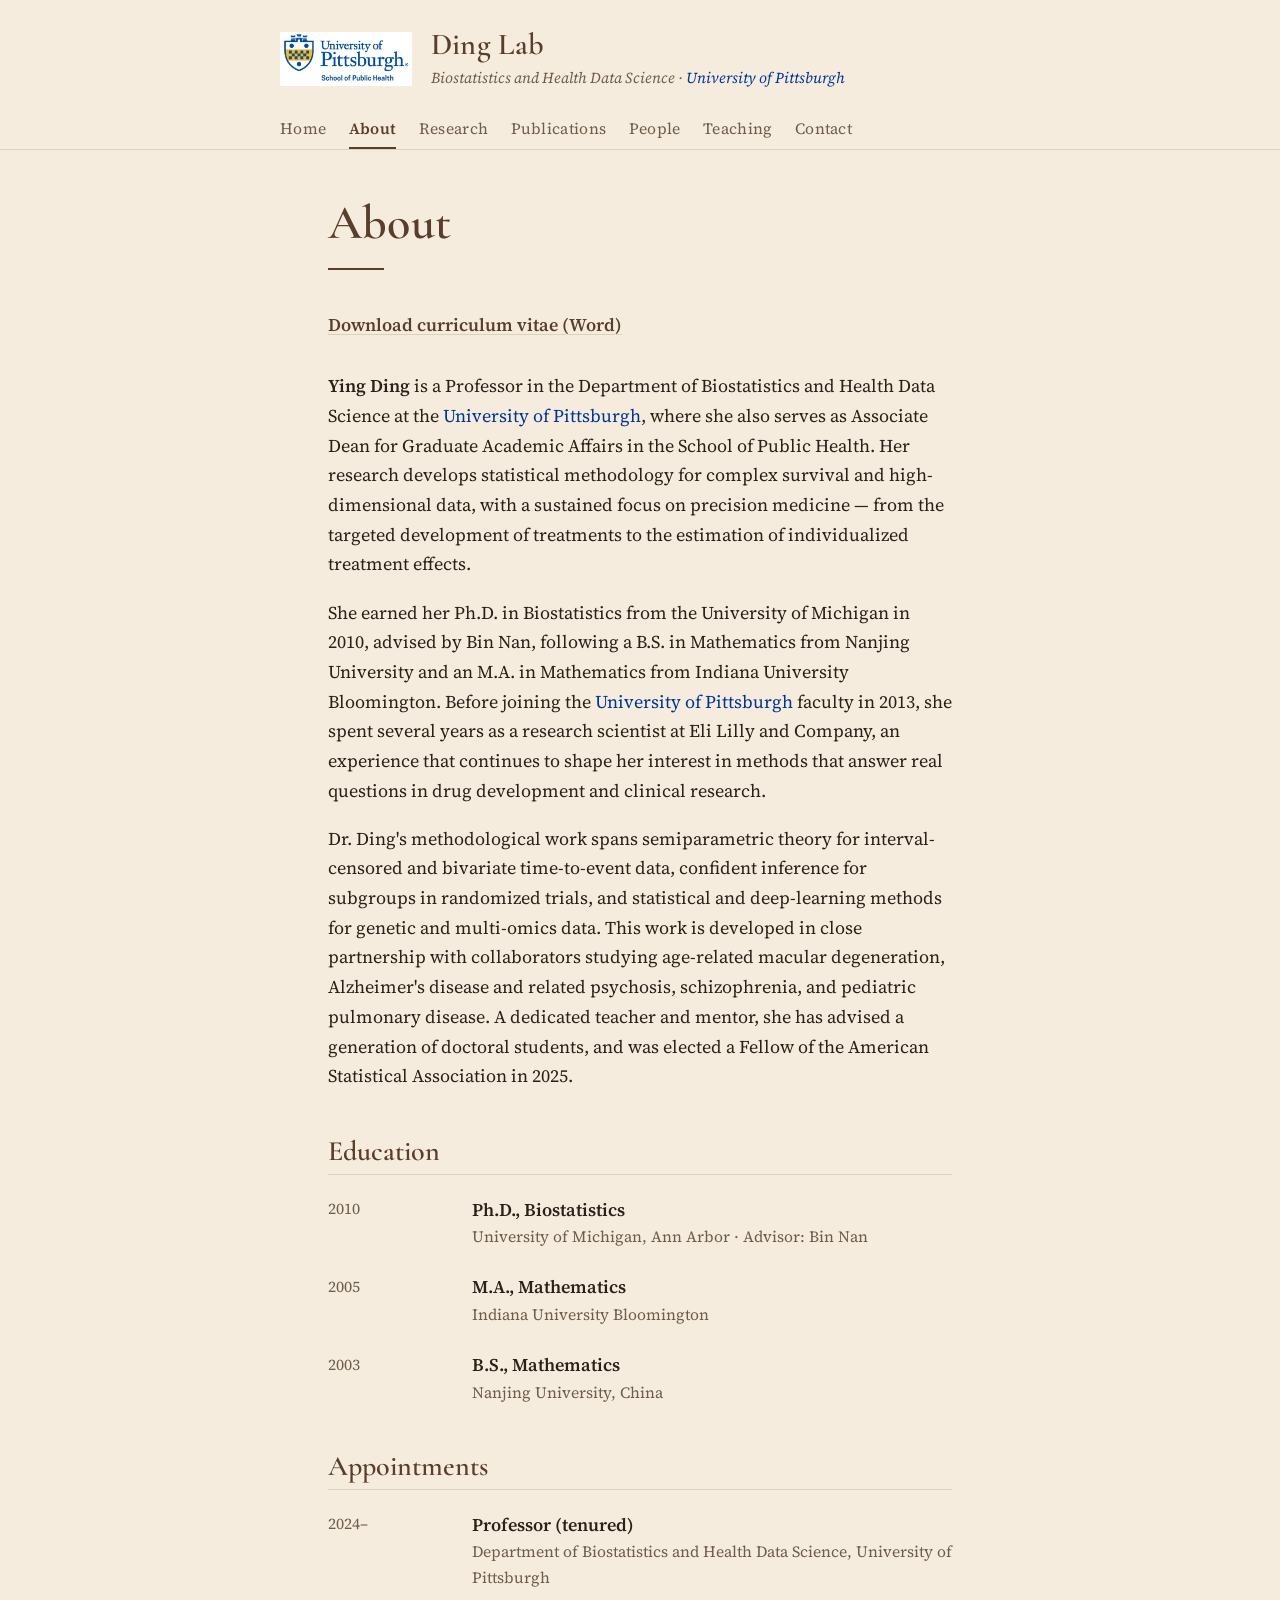
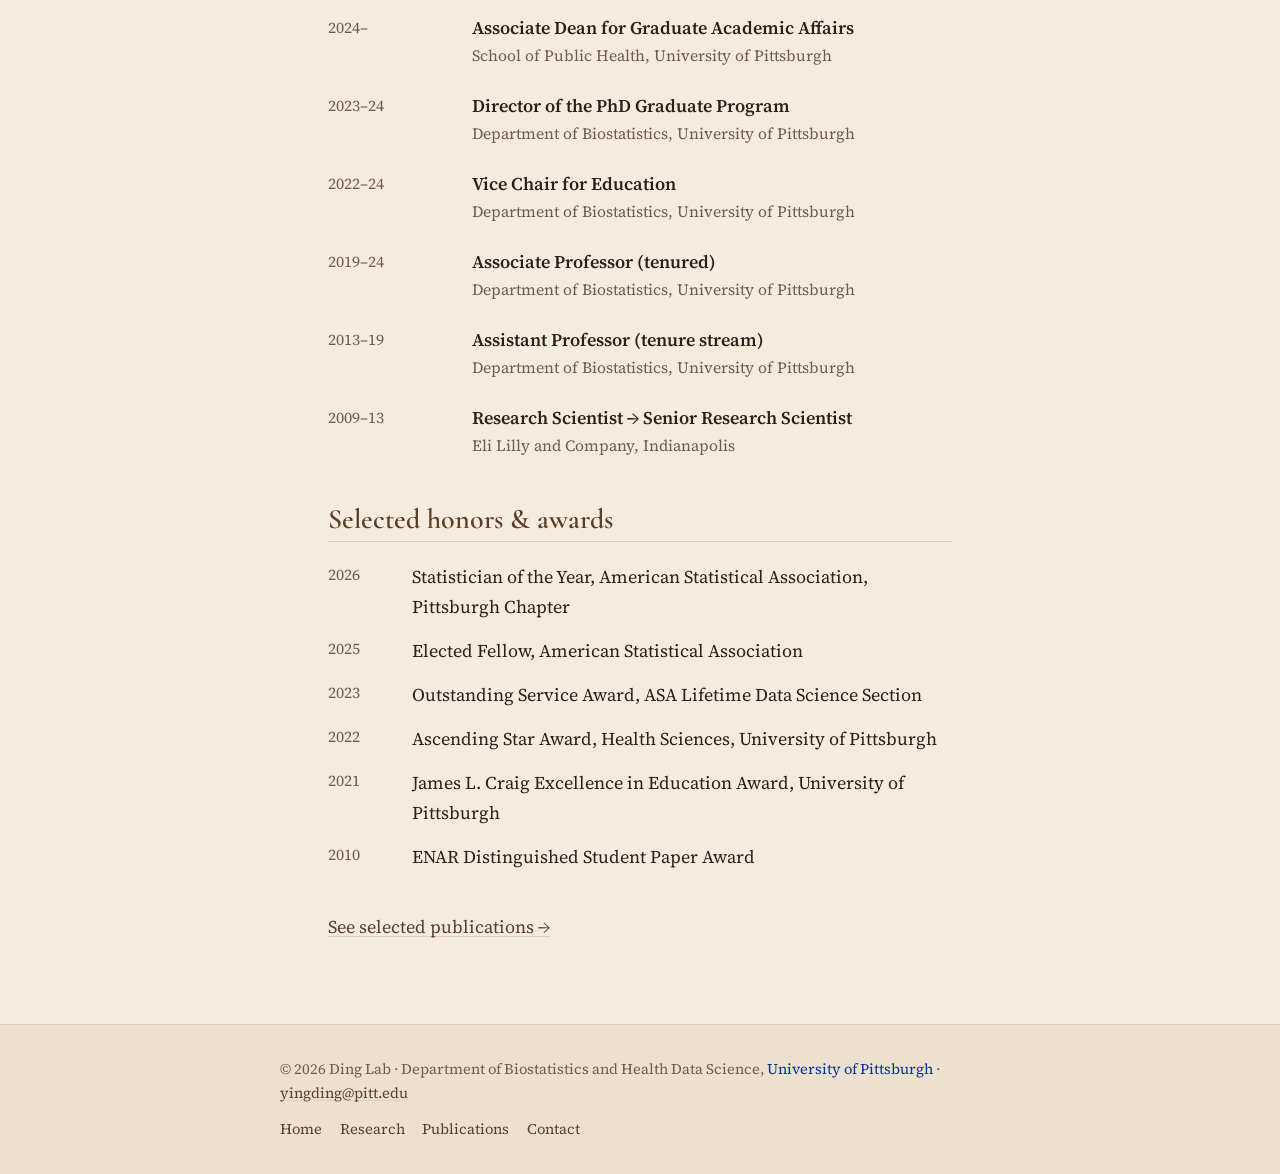
==== commit 8da938ba: "Add CV link, funding section, and a postdoc job posting - CV: host the official Word CV at assets/Di" ====
--- a/about.html
+++ b/about.html
@@ -16,8 +16,13 @@
   <!-- ===== SHARED HEADER — keep identical across all pages (only aria-current moves) ===== -->
   <header class="site-header">
     <div class="wrap">
-      <a class="site-title" href="index.html">Ding Lab</a>
-      <p class="site-tagline">Biostatistics and Health Data Science &middot; <span class="pitt">University of Pittsburgh</span></p>
+      <div class="brand">
+        <img class="site-badge" src="assets/img/School_of_Public_Health.png" alt="University of Pittsburgh School of Public Health">
+        <div class="brand-text">
+          <a class="site-title" href="index.html">Ding Lab</a>
+          <p class="site-tagline">Biostatistics and Health Data Science &middot; <span class="pitt">University of Pittsburgh</span></p>
+        </div>
+      </div>
       <nav class="main-nav" aria-label="Primary">
         <ul>
           <li><a href="index.html">Home</a></li>
@@ -38,6 +43,10 @@
       <h1 class="page-title">About</h1>
       <hr class="rule">
     </div>
+
+    <!-- TODO: this links the Word CV. If you export a PDF, save it as
+         assets/Ding_Ying_CV_2026.pdf and change the href + label below to "(PDF)". -->
+    <p class="cv-line"><a href="assets/Ding_Ying_CV_2026.docx">Download curriculum vitae (Word)</a></p>
 
     <section aria-label="Biography">
       <!-- TODO: review the biography below for accuracy and voice; edit freely. -->
--- a/assets/css/style.css
+++ b/assets/css/style.css
@@ -76,6 +76,17 @@
   border-bottom: 1px solid var(--hairline);
   padding-block: 1.75rem 0;
 }
+/* Institution badge sits to the left of the lab name (masthead, husainlab.org-style). */
+.brand {
+  display: flex;
+  align-items: center;
+  gap: 1.15rem;
+}
+.site-badge {
+  height: 54px;
+  width: auto;
+  flex: 0 0 auto;
+}
 .site-title {
   font-family: var(--font-head);
   font-weight: 600;
@@ -153,6 +164,10 @@
   border: 0;
   margin: 1.1rem 0 0;
 }
+
+/* "Download CV" link under a page title */
+.cv-line { margin: 0 0 2rem; }
+.cv-line a { font-weight: 600; }
 
 /* Lead paragraph — used on the warmer pages */
 .lead {
@@ -372,6 +387,7 @@
 .callout p:last-child { margin-bottom: 0; }
 .callout h2,
 .callout h3 { border: 0; margin-top: 0; }
+.callout .eeo { font-size: 0.88rem; color: var(--text-muted); margin-top: 0.75rem; }
 
 /* Contact details block */
 .contact-list {
@@ -447,35 +463,17 @@
   margin: 0;
   color: #F5ECDE;
 }
-.hero-tagline {
-  font-family: var(--font-head);
-  font-style: italic;
-  font-size: clamp(1.2rem, 3.2vw, 1.7rem);
-  line-height: 1.35;
-  margin: 0.7rem 0 0;
-  max-width: 36rem;
-  color: #EDE0CE;
-}
 
 /* ----------------------------------------------------- Pitt blue brand accent */
 /* Used on "University of Pittsburgh" to align with the university's colour. */
 .pitt { color: var(--pitt-blue); }
 
 /* ---------------------------------------------------- Affiliation block (home) */
-/* Institution badge on the left, department + address on the right (Husain-style). */
+/* Department + street address, below the hero. */
 .affiliation {
-  display: flex;
-  align-items: center;
-  gap: 1.75rem;
-  flex-wrap: wrap;
   padding-bottom: 1.9rem;
   margin-bottom: 2.25rem;
   border-bottom: 1px solid var(--hairline);
-}
-.affiliation-badge {
-  height: 68px;
-  width: auto;
-  flex: 0 0 auto;
 }
 .affiliation-text p { margin: 0; }
 .affiliation-text .aff-dept { font-weight: 600; }
@@ -500,28 +498,6 @@
   object-fit: cover;   /* a non-16:9 photo is centre-cropped rather than squashed */
   object-position: center;
 }
-
-/* ------------------------------------------------------- Home intro w/ portrait */
-.intro {
-  display: grid;
-  grid-template-columns: 190px 1fr;
-  gap: 2rem;
-  align-items: start;
-}
-.intro .portrait { margin: 0; }
-.intro .portrait img {
-  width: 190px;
-  border: 1px solid var(--hairline);
-  background: var(--bg-panel);
-}
-.intro .portrait figcaption {
-  margin-top: 0.5rem;
-  font-family: var(--font-head);
-  font-size: 1.1rem;
-  color: var(--text-muted);
-}
-.intro-body > :first-child { margin-top: 0; }
-.intro-body .lead { margin-top: 0; }
 
 /* ------------------------------------------------------------ Rolling gallery */
 /* Full-bleed auto-scrolling photo strip (home page, below the news list).
@@ -603,6 +579,7 @@
   max-width: 160px;
   aspect-ratio: 1 / 1;
   object-fit: cover;
+  object-position: center 20%;  /* bias toward faces; no effect on already-square photos */
   border-radius: 50%;
   border: 1px solid var(--hairline);
   background: var(--bg-panel);
@@ -628,13 +605,11 @@
   .pi-card { grid-template-columns: 1fr; gap: 1rem; }
   .pi-card .headshot { width: 8rem; }
   .lead { font-size: 1.2rem; }
-  .intro { grid-template-columns: 1fr; gap: 1.25rem; }
-  .intro .portrait img { width: 150px; }
   .people-grid { grid-template-columns: repeat(auto-fill, minmax(120px, 1fr)); gap: 1.5rem 1.25rem; }
   .member-card .avatar { max-width: 130px; }
   .marquee figure { width: 200px; }
   .marquee img { width: 200px; height: 142px; }
   .marquee { padding-block: 1.25rem 2.25rem; }
-  .affiliation { gap: 1rem; }
-  .affiliation-badge { height: 54px; }
-}
+  .site-badge { height: 44px; }
+  .brand { gap: 0.85rem; }
+}
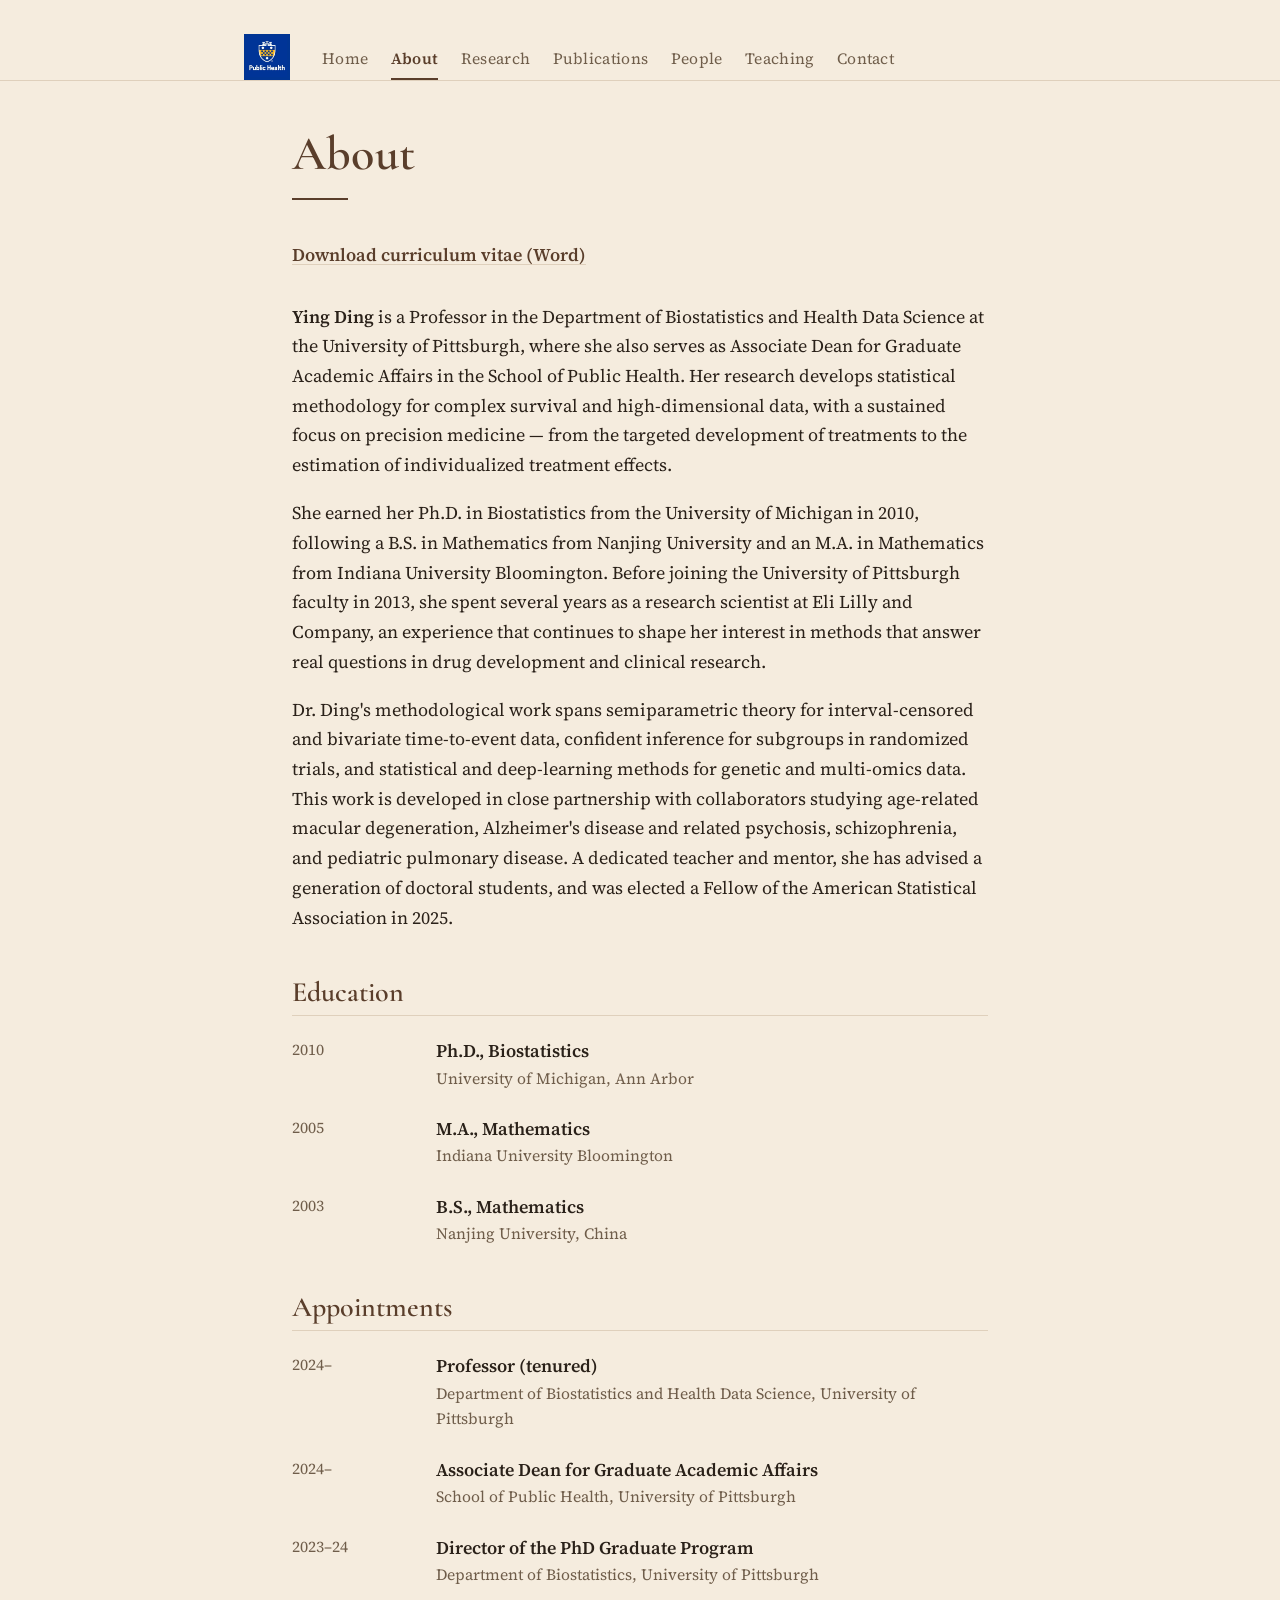
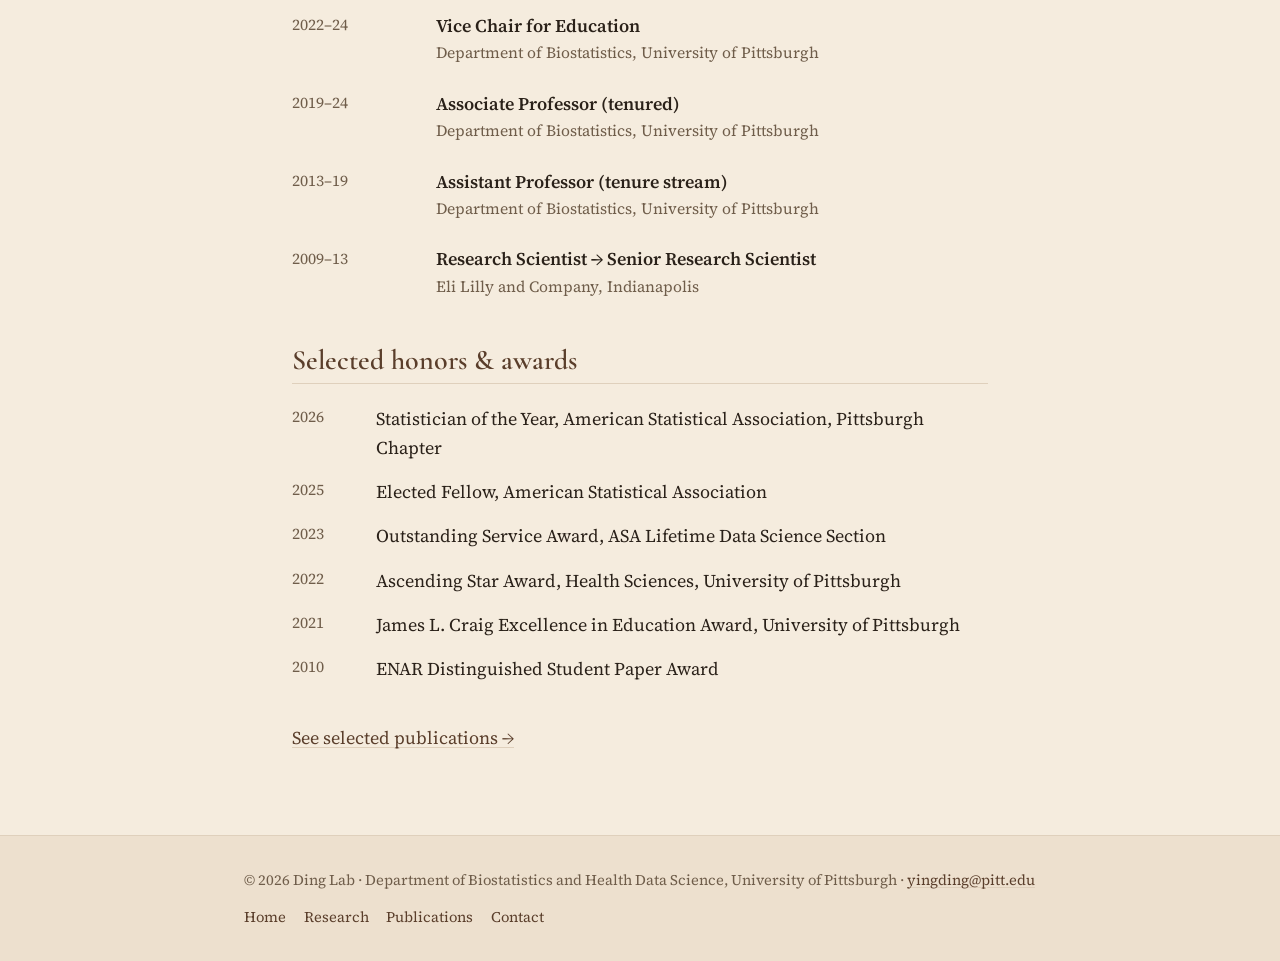
==== commit 49dbe798: "Layout pass: wider content, taller header, hero affiliation, no blue, cleanups - Narrower page margi" ====
--- a/about.html
+++ b/about.html
@@ -15,14 +15,8 @@
 
   <!-- ===== SHARED HEADER — keep identical across all pages (only aria-current moves) ===== -->
   <header class="site-header">
-    <div class="wrap">
-      <div class="brand">
-        <img class="site-badge" src="assets/img/School_of_Public_Health.png" alt="University of Pittsburgh School of Public Health">
-        <div class="brand-text">
-          <a class="site-title" href="index.html">Ding Lab</a>
-          <p class="site-tagline">Biostatistics and Health Data Science &middot; <span class="pitt">University of Pittsburgh</span></p>
-        </div>
-      </div>
+    <div class="wrap site-header-inner">
+      <img class="site-badge" src="assets/img/School_of_Public_Health.png" alt="University of Pittsburgh School of Public Health">
       <nav class="main-nav" aria-label="Primary">
         <ul>
           <li><a href="index.html">Home</a></li>
@@ -57,8 +51,8 @@
       sustained focus on precision medicine &mdash; from the targeted development of treatments to the
       estimation of individualized treatment effects.</p>
 
-      <p>She earned her Ph.D. in Biostatistics from the University of Michigan in 2010, advised by
-      Bin Nan, following a B.S. in Mathematics from Nanjing University and an M.A. in Mathematics
+      <p>She earned her Ph.D. in Biostatistics from the University of Michigan in 2010,
+      following a B.S. in Mathematics from Nanjing University and an M.A. in Mathematics
       from Indiana University Bloomington. Before joining the <span class="pitt">University of
       Pittsburgh</span> faculty in 2013, she spent several years as a research scientist at Eli Lilly
       and Company, an experience that continues to shape her interest in methods that answer real
@@ -79,7 +73,7 @@
         <div class="cv-item">
           <span class="cv-when">2010</span>
           <p class="cv-what"><span class="cv-role">Ph.D., Biostatistics</span>
-            <span class="cv-where">University of Michigan, Ann Arbor &middot; Advisor: Bin Nan</span></p>
+            <span class="cv-where">University of Michigan, Ann Arbor</span></p>
         </div>
         <div class="cv-item">
           <span class="cv-when">2005</span>
--- a/assets/css/style.css
+++ b/assets/css/style.css
@@ -21,9 +21,9 @@
   --font-body: "Source Serif 4", Georgia, "Times New Roman", serif;
 
   /* Measure & rhythm */
-  --wrap:  48rem;   /* header / footer width */
-  --prose: 42rem;   /* reading measure (~65ch) */
-  --pad:   1.5rem;
+  --wrap:  52rem;   /* header / footer width */
+  --prose: 46rem;   /* reading measure */
+  --pad:   1.25rem;
 }
 
 /* ------------------------------------------------------------------ Reset-ish */
@@ -74,41 +74,24 @@
 /* ---------------------------------------------------------------- Header */
 .site-header {
   border-bottom: 1px solid var(--hairline);
-  padding-block: 1.75rem 0;
-}
-/* Institution badge sits to the left of the lab name (masthead, husainlab.org-style). */
-.brand {
+  padding-block: 2.1rem 0;
+}
+/* One masthead row: institution badge on the left, primary nav to its right. */
+.site-header-inner {
   display: flex;
-  align-items: center;
-  gap: 1.15rem;
+  align-items: flex-end;
+  gap: 0.75rem 2rem;
+  flex-wrap: wrap;
 }
 .site-badge {
-  height: 54px;
+  height: 46px;
   width: auto;
   flex: 0 0 auto;
 }
-.site-title {
-  font-family: var(--font-head);
-  font-weight: 600;
-  font-size: 1.9rem;
-  line-height: 1.1;
-  letter-spacing: 0.01em;
-  color: var(--accent);
-  text-decoration: none;
-  display: inline-block;
-}
-.site-title:hover,
-.site-title:focus-visible { color: var(--accent-dark); }
-.site-tagline {
-  margin: 0.15rem 0 0;
-  font-size: 0.95rem;
-  color: var(--text-muted);
-  font-style: italic;
-}
 
 /* Navigation */
 .main-nav {
-  margin-top: 1.25rem;
+  margin: 0;
 }
 .main-nav ul {
   list-style: none;
@@ -351,9 +334,9 @@
 .people-group { margin-top: 1rem; }
 .person {
   display: grid;
-  grid-template-columns: auto 1fr;
-  gap: 0.1rem 0;
-  padding: 0.9rem 0;
+  grid-template-columns: 12.5rem 1fr;
+  gap: 0.15rem 1.75rem;
+  padding: 0.7rem 0;
   border-bottom: 1px solid var(--hairline);
 }
 .person:last-child { border-bottom: 0; }
@@ -464,24 +447,16 @@
   color: #F5ECDE;
 }
 
-/* ----------------------------------------------------- Pitt blue brand accent */
-/* Used on "University of Pittsburgh" to align with the university's colour. */
-.pitt { color: var(--pitt-blue); }
-
-/* ---------------------------------------------------- Affiliation block (home) */
-/* Department + street address, below the hero. */
-.affiliation {
-  padding-bottom: 1.9rem;
-  margin-bottom: 2.25rem;
-  border-bottom: 1px solid var(--hairline);
-}
-.affiliation-text p { margin: 0; }
-.affiliation-text .aff-dept { font-weight: 600; }
-.affiliation-text .aff-addr {
-  margin-top: 0.35rem;
-  color: var(--text-muted);
-  font-size: 0.95rem;
-}
+/* ".pitt" spans are kept in the markup but no longer coloured — "University of
+   Pittsburgh" now reads in the same colour as surrounding text. */
+.pitt { color: inherit; }
+
+/* -------------------------------------------- Affiliation inside the hero (home) */
+/* Department + street address, directly under the "Ding Lab" hero title. */
+.hero .affiliation-text { margin-top: 1rem; }
+.hero .affiliation-text p { margin: 0; }
+.hero .aff-dept { color: #F5ECDE; font-weight: 600; font-size: 1.15rem; }
+.hero .aff-addr { color: #EDE0CE; font-size: 0.95rem; margin-top: 0.25rem; }
 
 /* ------------------------------------------------- Full-bleed page banner (16:9) */
 /* Used on teaching.html. Sits between the header and <main>, edge to edge. */
@@ -497,60 +472,6 @@
   aspect-ratio: 16 / 9;
   object-fit: cover;   /* a non-16:9 photo is centre-cropped rather than squashed */
   object-position: center;
-}
-
-/* ------------------------------------------------------------ Rolling gallery */
-/* Full-bleed auto-scrolling photo strip (home page, below the news list).
-   Two identical .marquee-set tracks slide by; translating 50% swaps one for the
-   other, so the loop is seamless. Pauses on hover/focus; stops entirely for
-   visitors who prefer reduced motion. */
-.gallery-note {
-  margin: 0.35rem 0 0;
-  color: var(--text-muted);
-  font-style: italic;
-}
-.marquee {
-  overflow: hidden;
-  padding-block: 1.75rem 3rem;
-}
-.marquee-track {
-  display: flex;
-  width: max-content;
-  animation: marquee-scroll 40s linear infinite;
-  animation-direction: reverse;   /* images travel left -> right; `normal` reverses it */
-}
-/* pause mechanism (hover, or keyboard focus on the strip) */
-.marquee:hover .marquee-track,
-.marquee:focus-within .marquee-track { animation-play-state: paused; }
-
-.marquee-set { display: flex; }
-.marquee figure {
-  margin: 0 1rem 0 0;
-  flex: 0 0 auto;
-  width: 260px;
-}
-.marquee img {
-  width: 260px;
-  height: 185px;
-  object-fit: cover;
-  border: 1px solid var(--hairline);
-  background: var(--bg-panel);
-}
-.marquee figcaption {
-  margin-top: 0.45rem;
-  font-size: 0.88rem;
-  font-style: italic;
-  color: var(--text-muted);
-}
-
-@keyframes marquee-scroll {
-  from { transform: translateX(0); }
-  to   { transform: translateX(-50%); }
-}
-
-@media (prefers-reduced-motion: reduce) {
-  .marquee-track { animation: none; }
-  .marquee { overflow-x: auto; }   /* still browsable by scrolling */
 }
 
 /* -------------------------------------------------------------- Research figure */
@@ -607,9 +528,6 @@
   .lead { font-size: 1.2rem; }
   .people-grid { grid-template-columns: repeat(auto-fill, minmax(120px, 1fr)); gap: 1.5rem 1.25rem; }
   .member-card .avatar { max-width: 130px; }
-  .marquee figure { width: 200px; }
-  .marquee img { width: 200px; height: 142px; }
-  .marquee { padding-block: 1.25rem 2.25rem; }
-  .site-badge { height: 44px; }
-  .brand { gap: 0.85rem; }
-}
+  .person { grid-template-columns: 1fr; gap: 0.1rem; }
+  .site-badge { height: 40px; }
+}
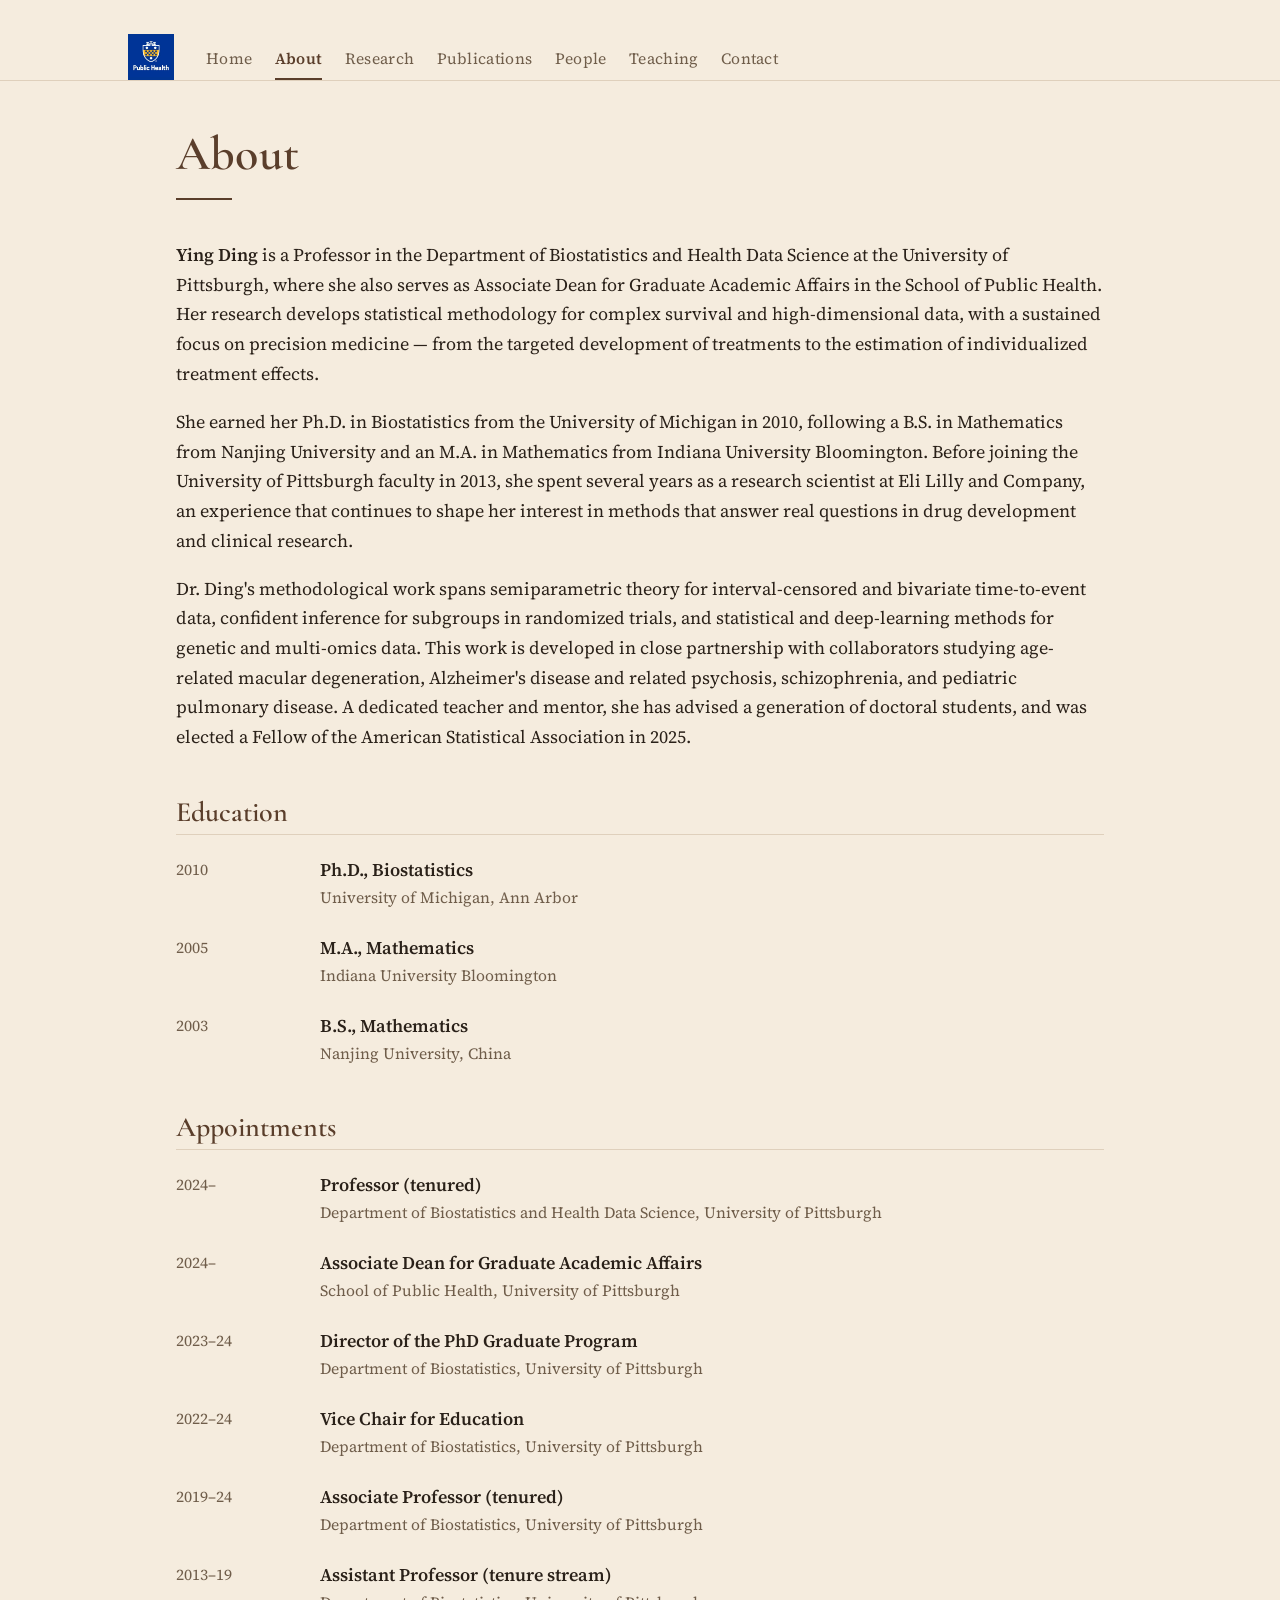
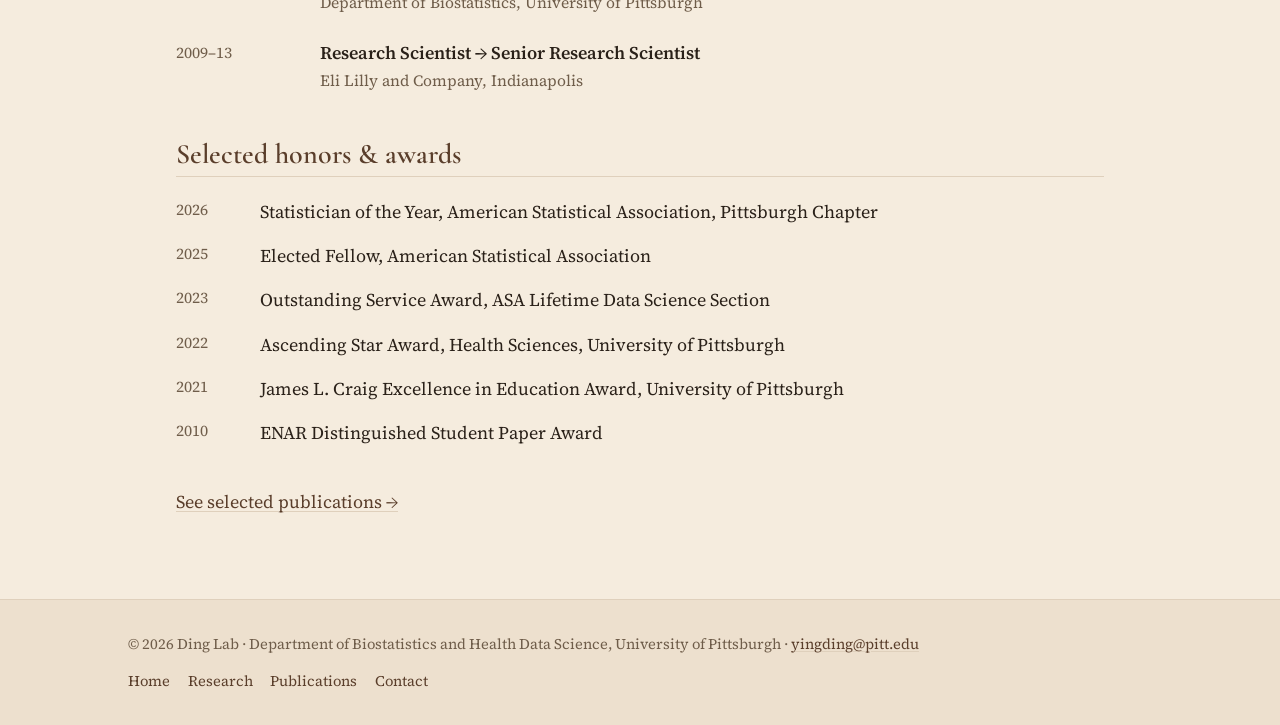
==== commit 9b613da2: "Add "Dr." to Ying Ding on Home and People; remove CV link from About - Home: "Dr. Ying Ding" in the " ====
--- a/about.html
+++ b/about.html
@@ -37,10 +37,6 @@
       <h1 class="page-title">About</h1>
       <hr class="rule">
     </div>
-
-    <!-- TODO: this links the Word CV. If you export a PDF, save it as
-         assets/Ding_Ying_CV_2026.pdf and change the href + label below to "(PDF)". -->
-    <p class="cv-line"><a href="assets/Ding_Ying_CV_2026.docx">Download curriculum vitae (Word)</a></p>
 
     <section aria-label="Biography">
       <!-- TODO: review the biography below for accuracy and voice; edit freely. -->
--- a/assets/css/style.css
+++ b/assets/css/style.css
@@ -21,9 +21,9 @@
   --font-body: "Source Serif 4", Georgia, "Times New Roman", serif;
 
   /* Measure & rhythm */
-  --wrap:  52rem;   /* header / footer width */
-  --prose: 46rem;   /* reading measure */
-  --pad:   1.25rem;
+  --wrap:  66rem;   /* header / footer width */
+  --prose: 60rem;   /* reading measure (wide, per request for narrow margins) */
+  --pad:   1rem;
 }
 
 /* ------------------------------------------------------------------ Reset-ish */
@@ -147,10 +147,6 @@
   border: 0;
   margin: 1.1rem 0 0;
 }
-
-/* "Download CV" link under a page title */
-.cv-line { margin: 0 0 2rem; }
-.cv-line a { font-weight: 600; }
 
 /* Lead paragraph — used on the warmer pages */
 .lead {
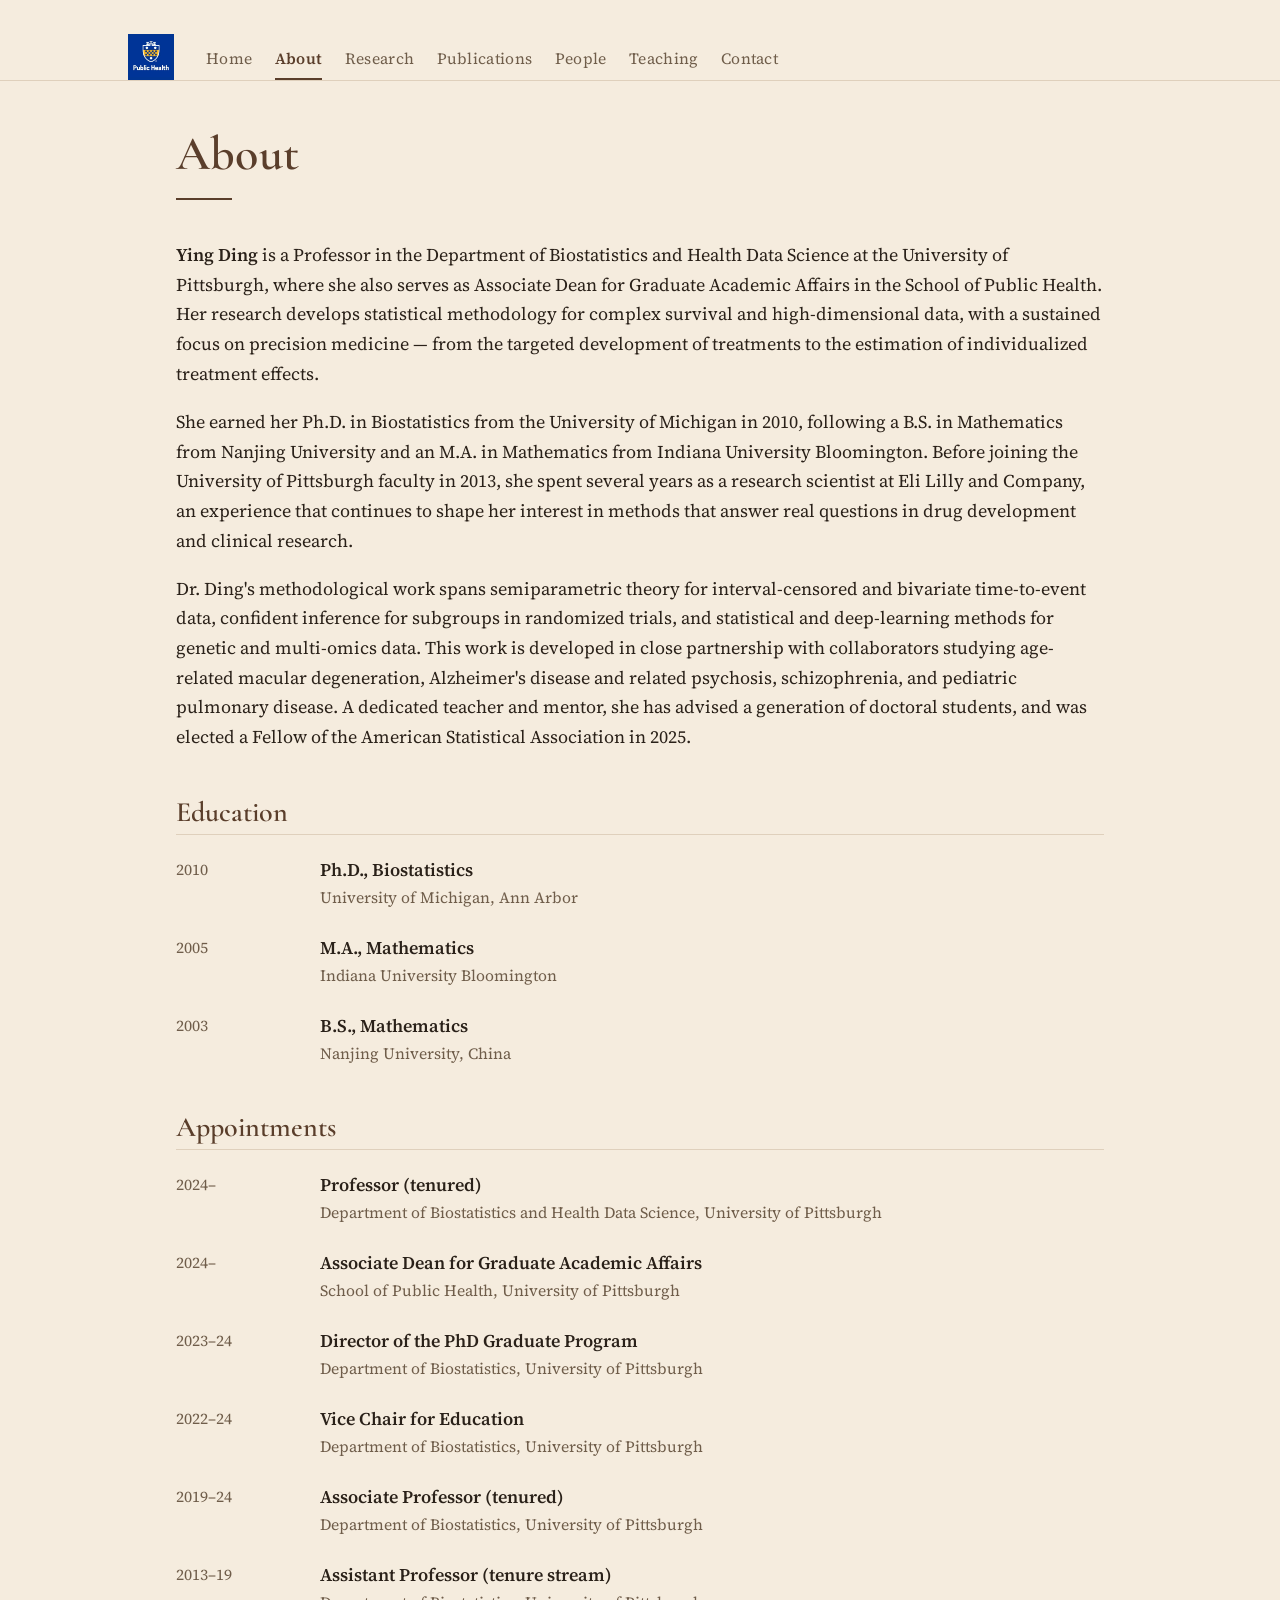
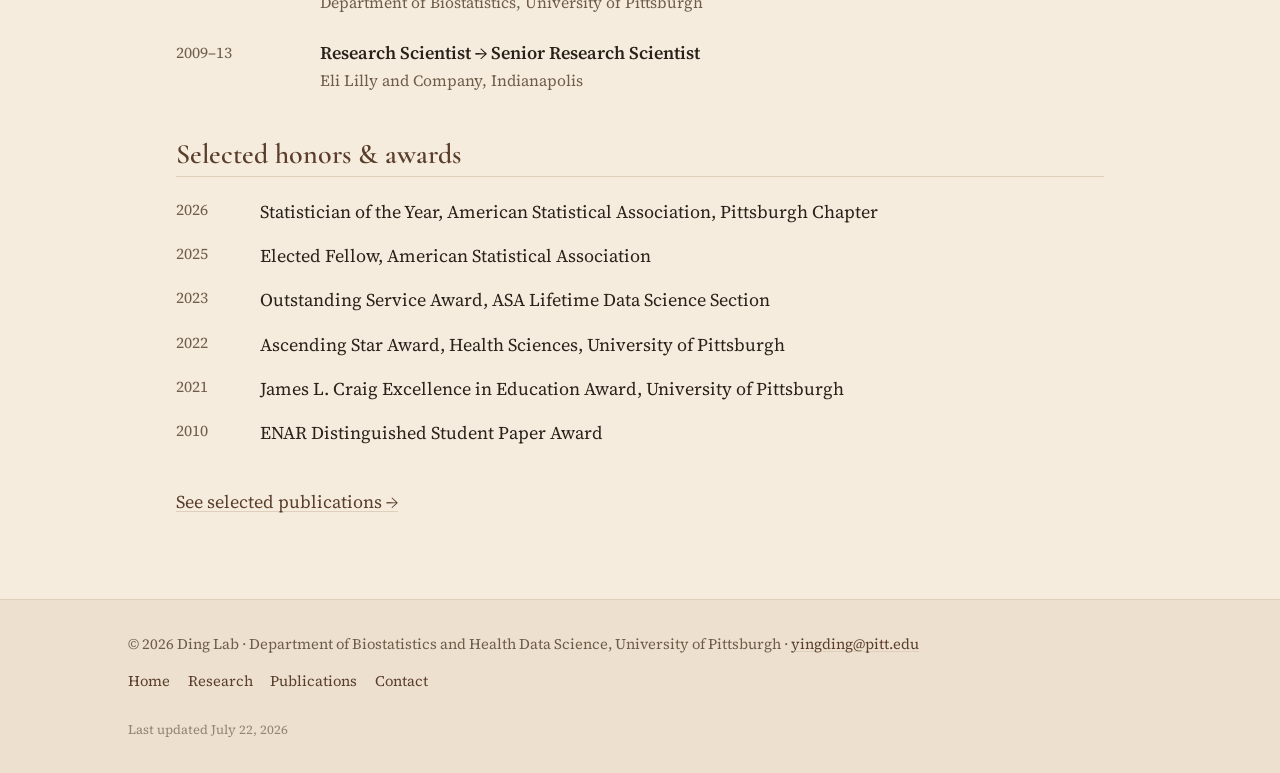
==== commit 0cd92001: "Add admitted years for current students and a discreet last-updated date - People: each current stud" ====
--- a/about.html
+++ b/about.html
@@ -16,7 +16,9 @@
   <!-- ===== SHARED HEADER — keep identical across all pages (only aria-current moves) ===== -->
   <header class="site-header">
     <div class="wrap site-header-inner">
-      <img class="site-badge" src="assets/img/School_of_Public_Health.png" alt="University of Pittsburgh School of Public Health">
+      <a class="site-badge-link" href="https://www.publichealth.pitt.edu/">
+        <img class="site-badge" src="assets/img/School_of_Public_Health.png" alt="University of Pittsburgh School of Public Health">
+      </a>
       <nav class="main-nav" aria-label="Primary">
         <ul>
           <li><a href="index.html">Home</a></li>
@@ -154,6 +156,7 @@
           <li><a href="contact.html">Contact</a></li>
         </ul>
       </nav>
+      <p class="last-updated">Last updated July 22, 2026</p>
     </div>
   </footer>
   <!-- ===== /SHARED FOOTER ===== -->
--- a/assets/css/style.css
+++ b/assets/css/style.css
@@ -83,10 +83,15 @@
   gap: 0.75rem 2rem;
   flex-wrap: wrap;
 }
+.site-badge-link {
+  display: inline-flex;
+  flex: 0 0 auto;
+  text-decoration: none;
+}
 .site-badge {
   height: 46px;
   width: auto;
-  flex: 0 0 auto;
+  display: block;
 }
 
 /* Navigation */
@@ -368,6 +373,32 @@
 .callout h3 { border: 0; margin-top: 0; }
 .callout .eeo { font-size: 0.88rem; color: var(--text-muted); margin-top: 0.75rem; }
 
+/* Highlighted callout — used for the open postdoc position, so it reads clearly
+   as a live announcement rather than ordinary body copy. */
+.callout-open {
+  border-left-width: 5px;
+  padding: 1.6rem 1.75rem;
+}
+.callout-open h3 {
+  font-size: 1.7rem;
+  color: var(--accent);
+  margin-bottom: 0.2rem;
+}
+.callout-open .open-tag {
+  display: inline-block;
+  margin-bottom: 0.55rem;
+  font-family: var(--font-body);
+  font-size: 0.78rem;
+  font-weight: 600;
+  letter-spacing: 0.09em;
+  text-transform: uppercase;
+  color: var(--accent);
+}
+.callout-open .open-lead {
+  font-size: 1.1rem;
+  font-weight: 600;
+}
+
 /* Contact details block */
 .contact-list {
   margin: 1.5rem 0 0;
@@ -408,6 +439,13 @@
 }
 .site-footer nav a { text-decoration: none; }
 .site-footer nav a:hover { text-decoration: underline; }
+/* Deliberately understated: its own line at the very bottom, small and faint. */
+.site-footer .last-updated {
+  flex-basis: 100%;
+  margin-top: 0.9rem;
+  font-size: 0.8rem;
+  opacity: 0.7;
+}
 
 /* ---------------------------------------------------------------- Hero (home) */
 .hero {
